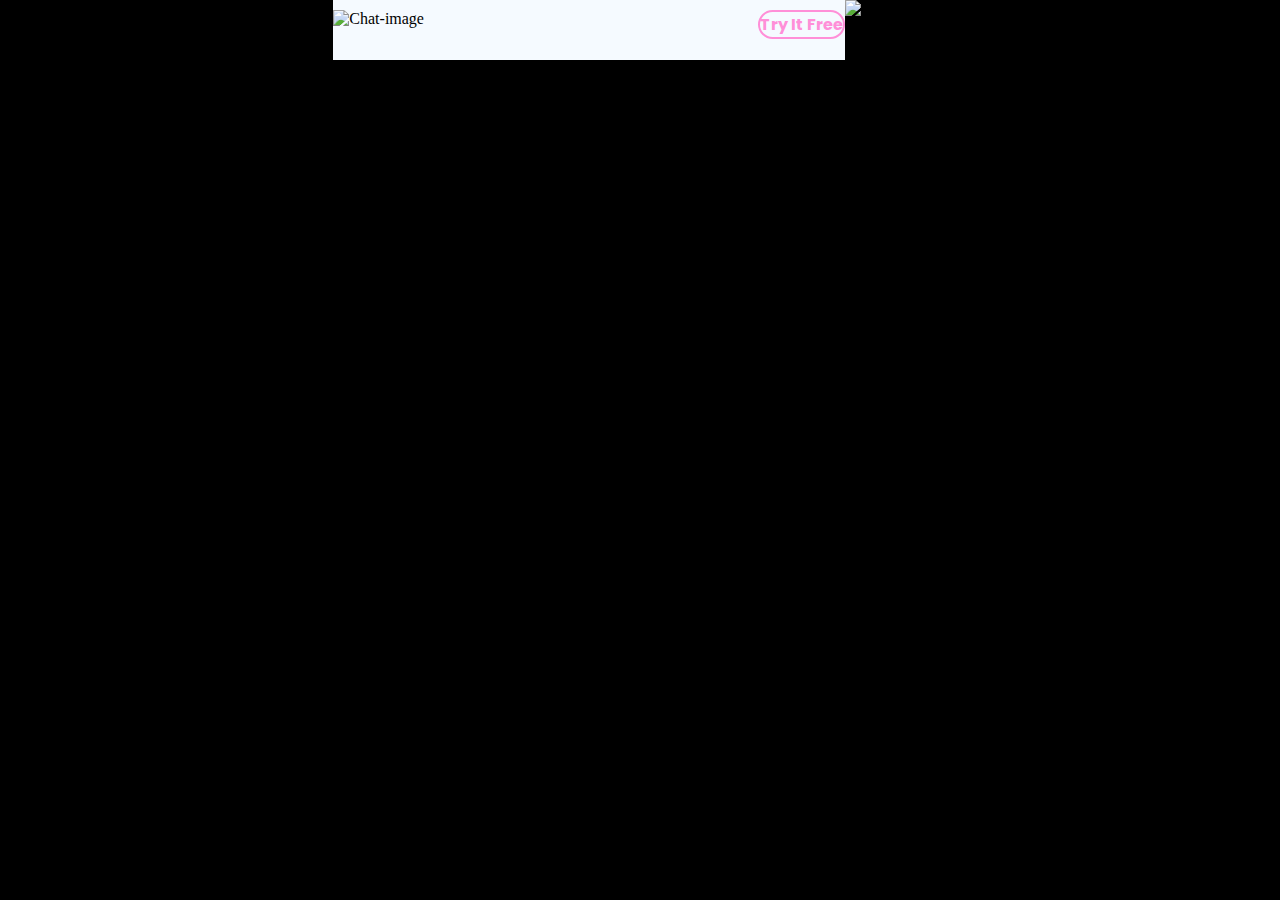
==== index.html @ a095c94a "falta modificar bien el tamaño de la imagen del header" ====
<!DOCTYPE html>
<html lang="en">

<head>
    <meta charset="UTF-8">
    <meta http-equiv="X-UA-Compatible" content="IE=edge">
    <meta name="viewport" content="width=device-width, initial-scale=1.0">
    <title>Landing Page Huddle</title>
    <link rel="preconnect" href="https://fonts.googleapis.com">
    <link rel="preconnect" href="https://fonts.gstatic.com" crossorigin>
    <link href="https://fonts.googleapis.com/css2?family=Open+Sans:wght@400;600;700&family=Poppins:wght@700&display=swap" rel="stylesheet">
    <link rel="stylesheet" href="./Styles/style.css">
</head>

<body>
    <header>
        <section class="header">
            <li>
                <ul>
                    <div class="imagen">
                        <img src="../reto-landing-gen11-12-b/images/logo.svg" alt="Chat-image">
                    </div>
                </ul>
                <ul>
                    <div class="contenedor">
                        <a href="" target="_self"></a>
                        <p>Try It Free</p>
                        </a>
                    </div>
                </ul>
            </li>
        </section>
    </header>
    <main>

    </main>
    <footer>
        <div>
            <img src="" alt="Fondo-image">
        </div>
    </footer>
</body>

</html>
---- Styles/style.css ----
:root {
    --Pink: hsl(322, 100%, 66%);
    --Light-Pink: hsl(321, 100%, 78%);
    --Light-Red: hsl(0, 100%, 63%);
    --Very-Dark-Cyan: hsl(192, 100%, 9%);
    --Very-Pale-Blue: hsl(207, 100%, 98%);
    --Head-Font-Family: 'Poppins', sans-serif;
    --Head-Font-Weighted: 700;
    --Body-Font-Family: 'Open Sans', sans-serif;
    --Body-Font-Weighted: 400, 600, 700;
}

* {
    margin: 0;
    padding: 0;
    box-sizing: border-box;
}

@media only screen and (min-width:375px) {
    body {
        background-color: black;
        display: flex;
        flex-direction: row;
        justify-content: center;
    }
    header {
        background-color: var(--Very-Pale-Blue);
        width: 40%;
        height: 60px;
    }
    .header>li {
        display: flex;
        flex-direction: row;
        justify-content: space-between;
        align-items: flex-start;
        margin-top: 10px;
    }
    .imagen>img {
        object-fit: fill;
    }
    .contenedor {
        border: 2px solid var(--Light-Pink);
        border-radius: 15px;
        width: 100%;
    }
    .contenedor>p {
        color: var(--Light-Pink);
        font-family: var(--Head-Font-Family);
        font-weight: var(--Head-Font-Weighted);
    }
    a {
        text-decoration: none;
    }
}

@media only screen and (min-width:1440px) {
    body {
        background-color: purple;
    }
}
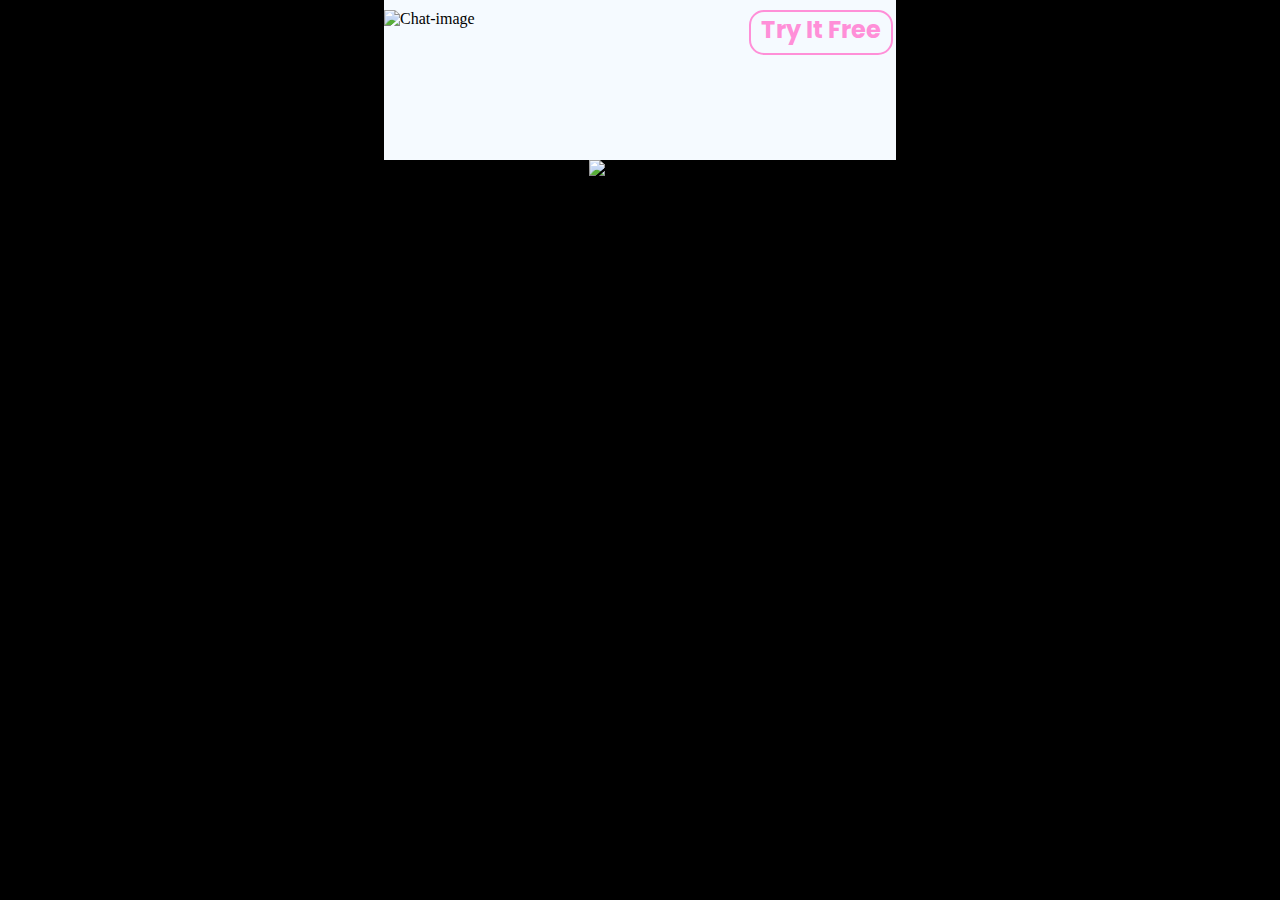
==== commit 8e747d3e: "Organicé todo mejor" ====
--- a/index.html
+++ b/index.html
@@ -17,12 +17,12 @@
         <section class="header">
             <li>
                 <ul>
-                    <div class="imagen">
+                    <div class="imagen-header">
                         <img src="../reto-landing-gen11-12-b/images/logo.svg" alt="Chat-image">
                     </div>
                 </ul>
                 <ul>
-                    <div class="contenedor">
+                    <div class="contenedor-header">
                         <a href="" target="_self"></a>
                         <p>Try It Free</p>
                         </a>
--- a/Styles/style.css
+++ b/Styles/style.css
@@ -16,17 +16,24 @@
     box-sizing: border-box;
 }
 
+body {
+    display: flex;
+    flex-direction: column;
+    align-items: center;
+}
+
+a {
+    text-decoration: none;
+}
+
 @media only screen and (min-width:375px) {
     body {
         background-color: black;
-        display: flex;
-        flex-direction: row;
-        justify-content: center;
     }
     header {
         background-color: var(--Very-Pale-Blue);
         width: 40%;
-        height: 60px;
+        height: 160px;
     }
     .header>li {
         display: flex;
@@ -35,21 +42,33 @@
         align-items: flex-start;
         margin-top: 10px;
     }
-    .imagen>img {
+    .imagen-header {
+        /*contenedor huddle*/
+        height: 4rem;
+        width: 30rem;
+    }
+    .imagen-header>img {
+        /*huddle*/
         object-fit: fill;
+        width: 100%;
+        height: 100%;
     }
-    .contenedor {
+    .contenedor-header {
+        /*contenedor try it free*/
         border: 2px solid var(--Light-Pink);
         border-radius: 15px;
-        width: 100%;
+        width: 9rem;
+        height: 2.8rem;
+        position: relative;
+        margin-left: -9.2rem;
     }
-    .contenedor>p {
+    .contenedor-header>p {
+        /*try it free*/
         color: var(--Light-Pink);
         font-family: var(--Head-Font-Family);
         font-weight: var(--Head-Font-Weighted);
-    }
-    a {
-        text-decoration: none;
+        text-align: center;
+        font-size: 1.5rem;
     }
 }
 
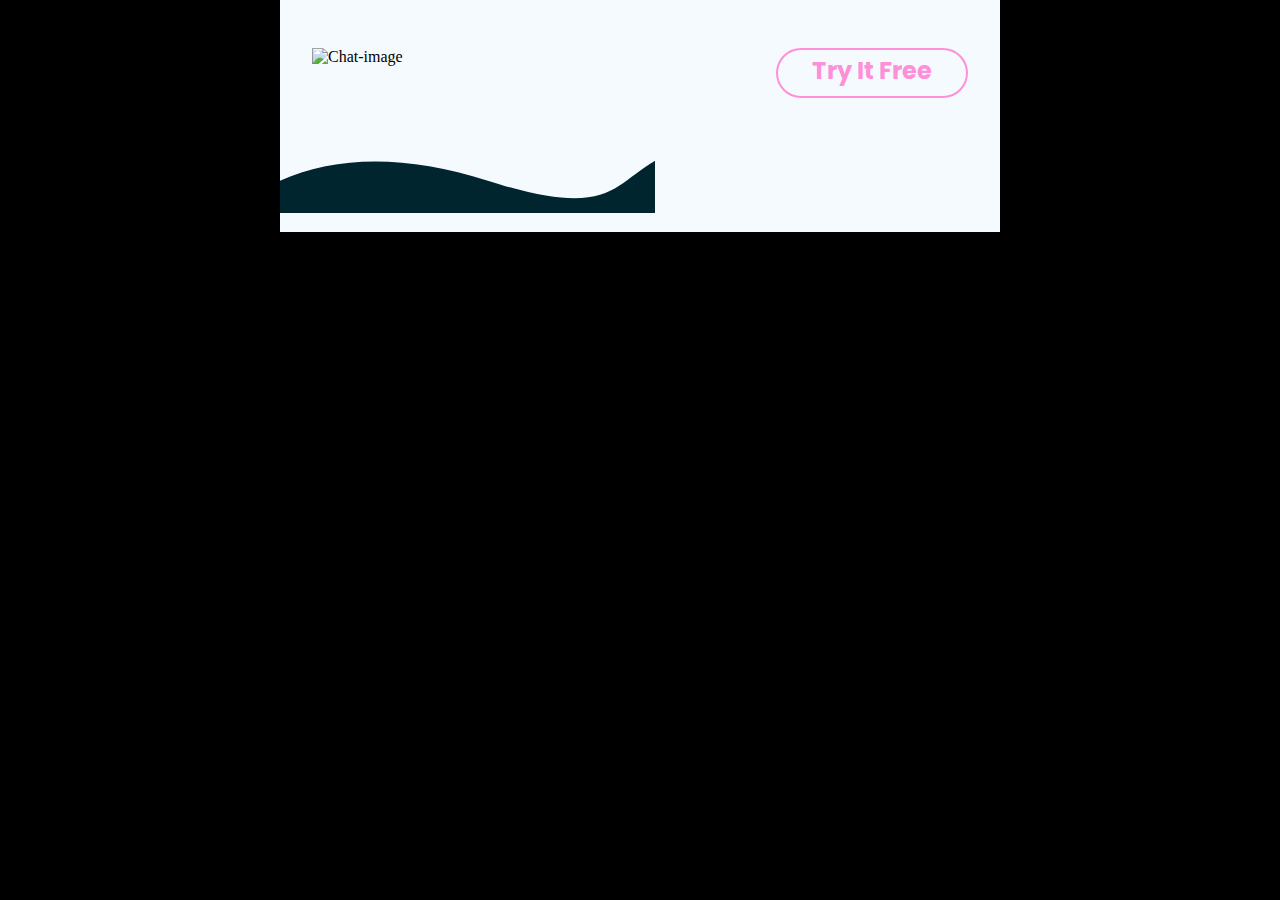
==== commit ff4480fb: "Ya terminé por hoy" ====
--- a/index.html
+++ b/index.html
@@ -35,8 +35,10 @@
 
     </main>
     <footer>
-        <div>
-            <img src="" alt="Fondo-image">
+        <div class="background-footer">
+            <div class="background-footer-solid">
+
+            </div>
         </div>
     </footer>
 </body>
--- a/Styles/style.css
+++ b/Styles/style.css
@@ -32,15 +32,16 @@
     }
     header {
         background-color: var(--Very-Pale-Blue);
-        width: 40%;
-        height: 160px;
+        width: 45rem;
+        /*height: 10rem*/
+    }
+    .header {
+        margin: 3rem 2rem;
     }
     .header>li {
         display: flex;
         flex-direction: row;
         justify-content: space-between;
-        align-items: flex-start;
-        margin-top: 10px;
     }
     .imagen-header {
         /*contenedor huddle*/
@@ -49,18 +50,18 @@
     }
     .imagen-header>img {
         /*huddle*/
-        object-fit: fill;
         width: 100%;
         height: 100%;
     }
     .contenedor-header {
         /*contenedor try it free*/
         border: 2px solid var(--Light-Pink);
-        border-radius: 15px;
-        width: 9rem;
-        height: 2.8rem;
+        border-radius: 25px;
+        width: 12rem;
+        height: 3.1rem;
         position: relative;
         margin-left: -9.2rem;
+        padding-top: 0.2rem;
     }
     .contenedor-header>p {
         /*try it free*/
@@ -70,6 +71,23 @@
         text-align: center;
         font-size: 1.5rem;
     }
+    /*footer*/
+    footer {
+        background-color: var(--Very-Pale-Blue);
+        width: 45rem;
+    }
+    .background-footer {
+        display: flex;
+        width: 100%;
+        height: 4.5rem;
+        background-image: url("../images/bg-footer-top-mobile.svg");
+        background-repeat: no-repeat;
+        background-size: 100%;
+    }
+    .background-footer-solid {
+        background-color: var(--Very-Dark-Cyan);
+        background-repeat: no-repeat;
+    }
 }
 
 @media only screen and (min-width:1440px) {
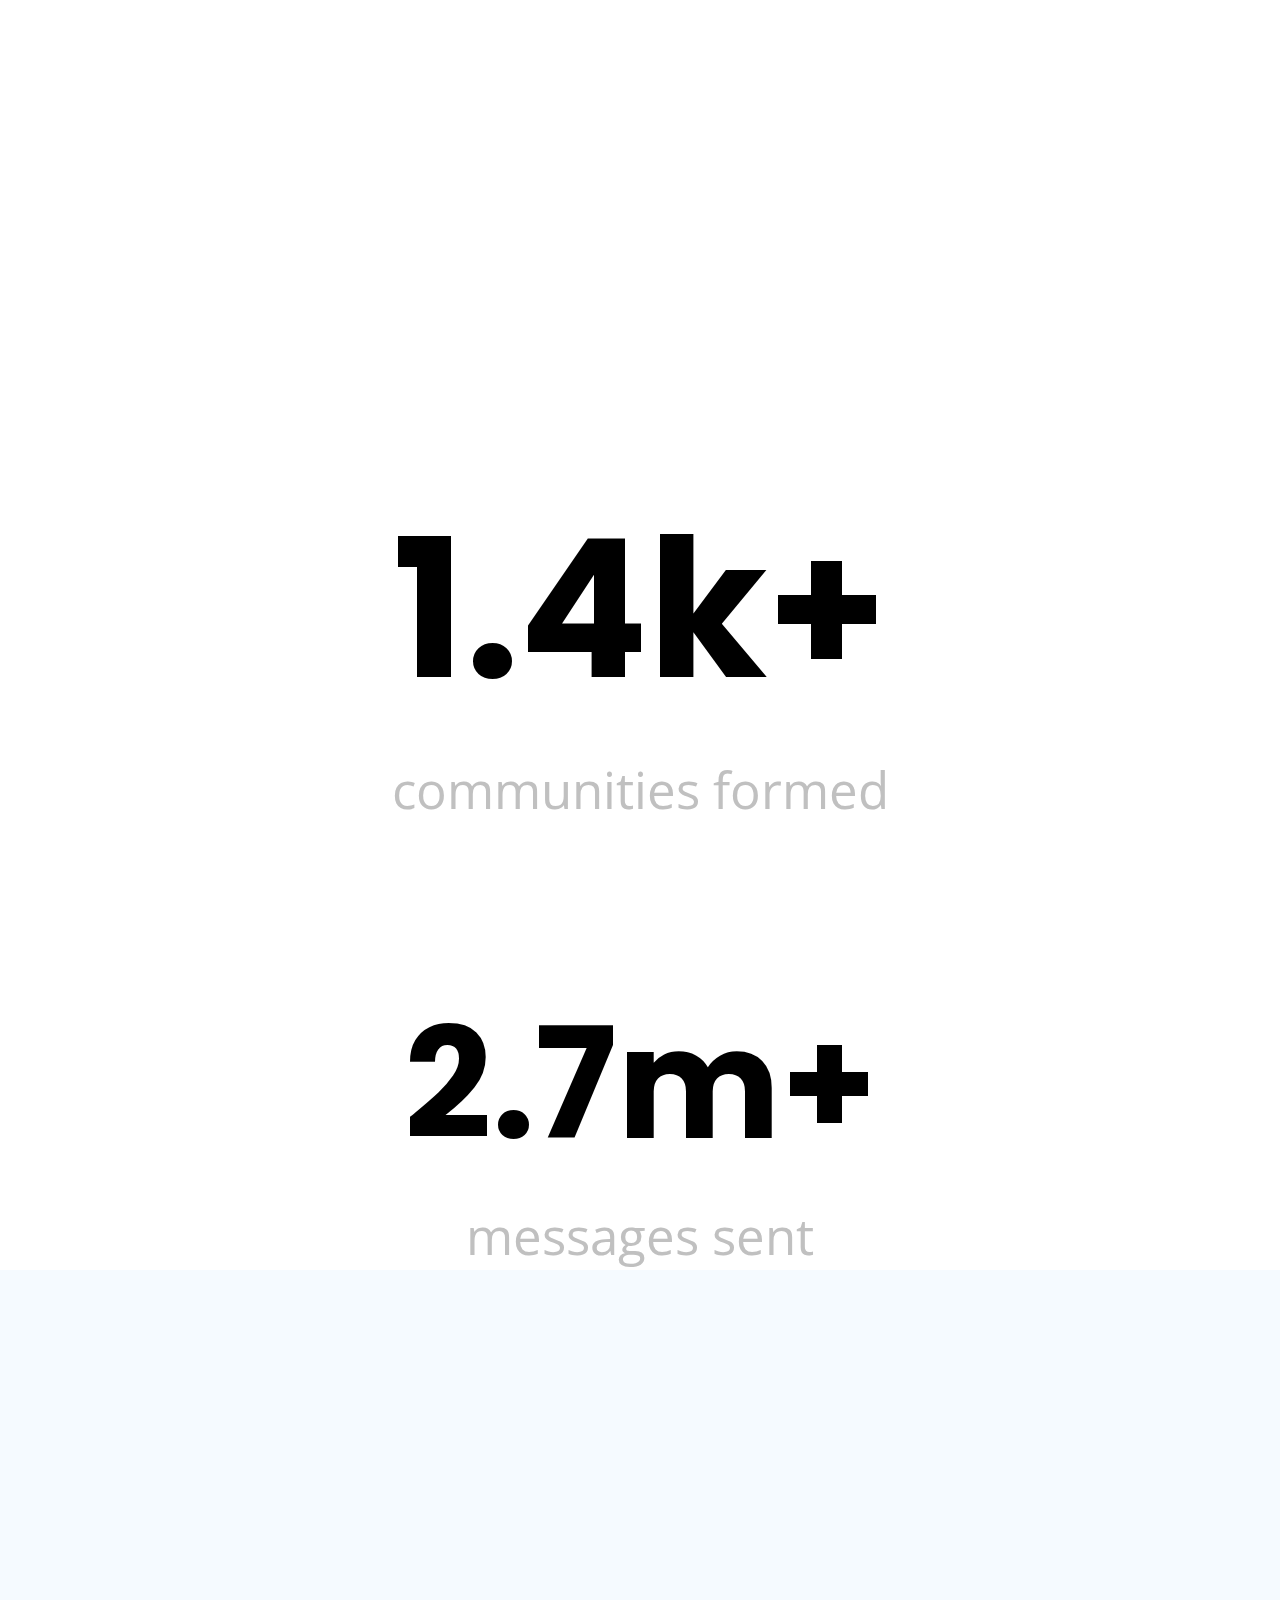
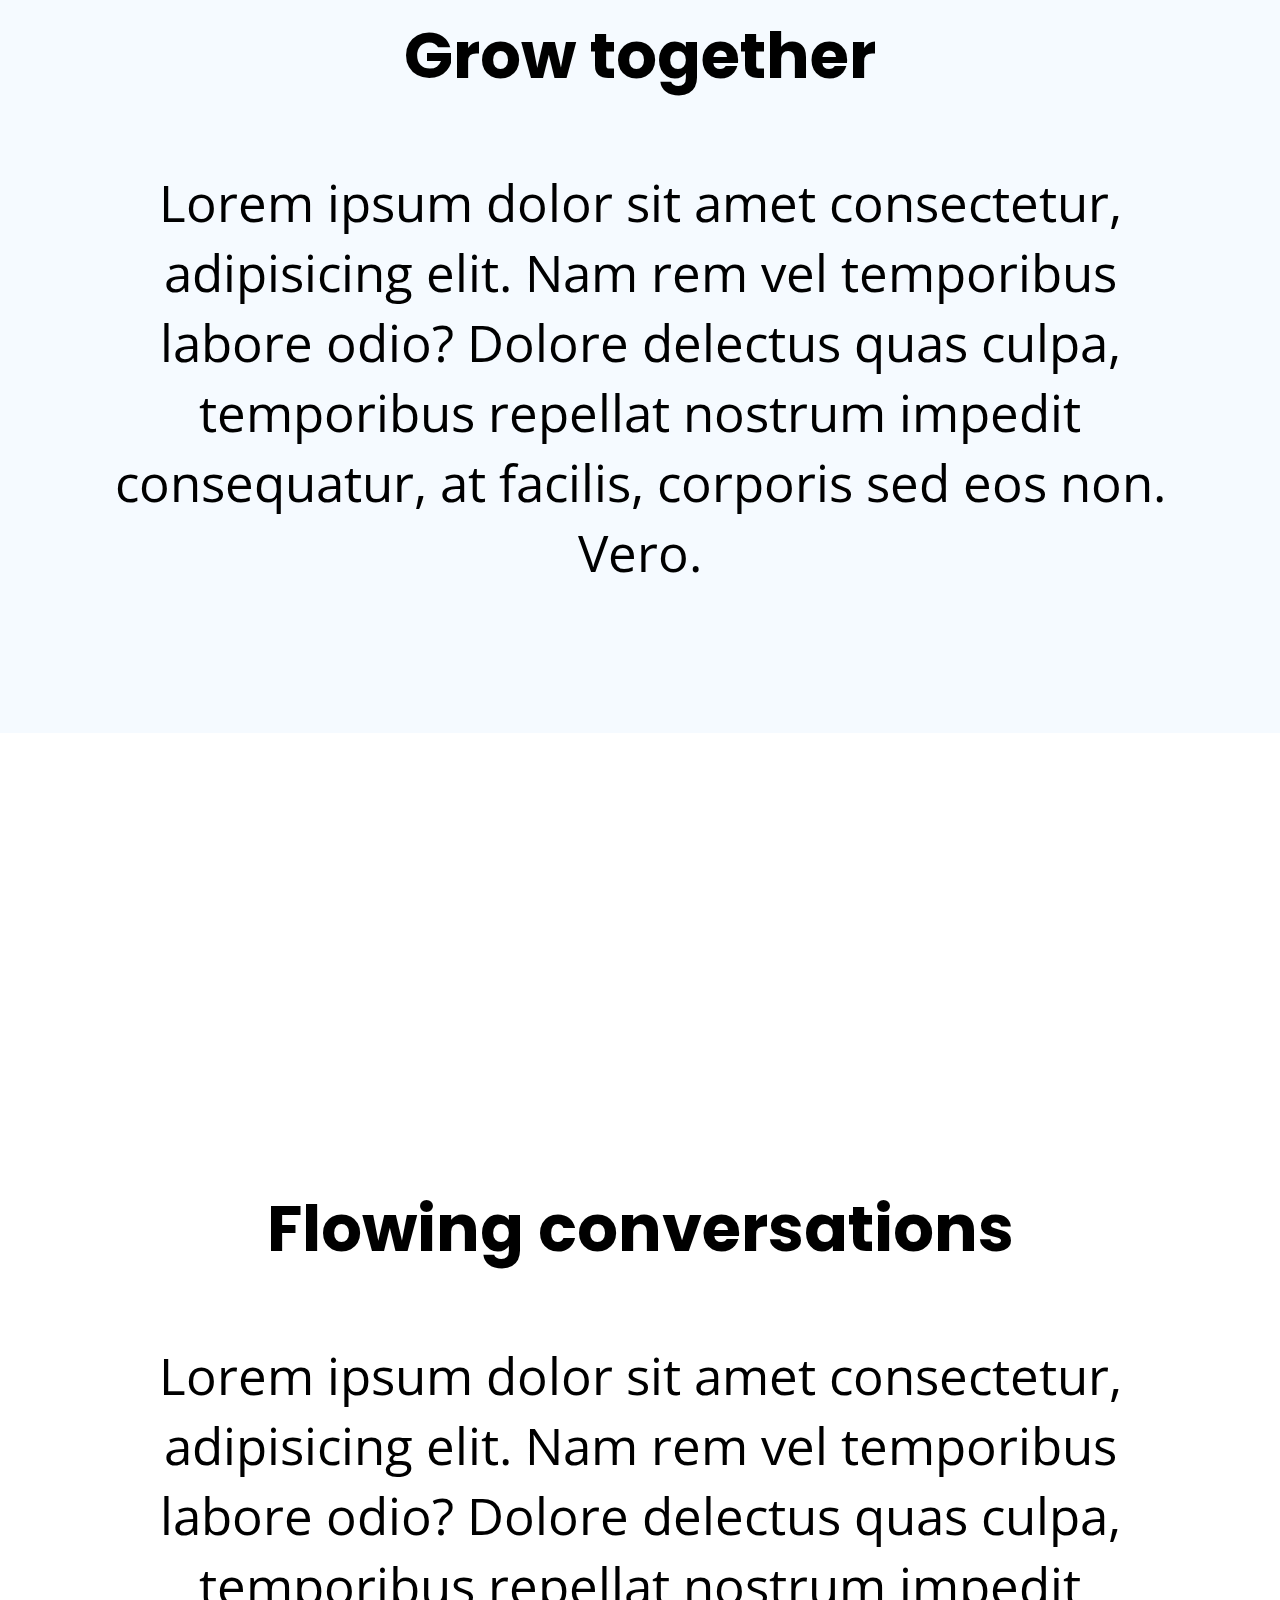
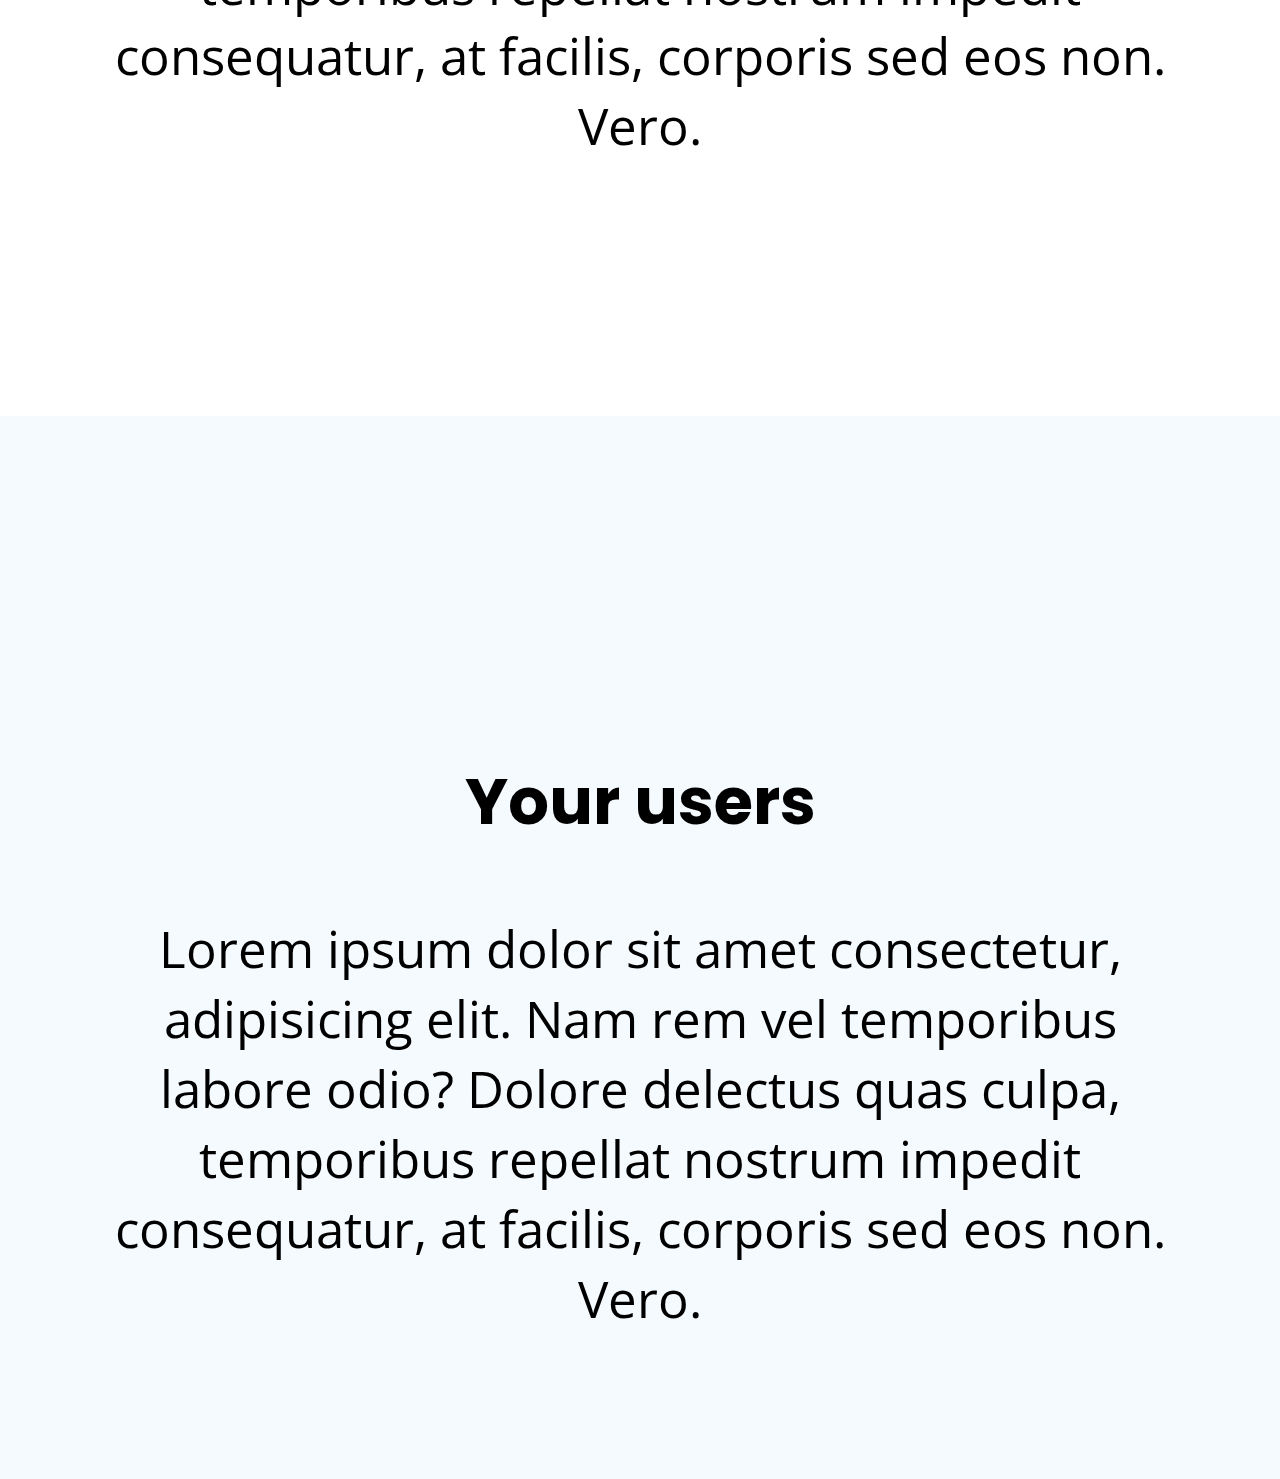
==== commit da9d959a: "Add files via upload" ====
--- a/index.html
+++ b/index.html
@@ -1,46 +1,72 @@
 <!DOCTYPE html>
-<html lang="en">
+<html lang="es">
+<head>
+  <meta charset="UTF-8">
+  <meta http-equiv="X-UA-Compatible" content="IE=edge">
+  <meta name="viewport" content="width=device-width, initial-scale=1.0">
+  <title>Document</title>
+  <link rel= "stylesheet" href="style.css">
+  <style>@import url('https://fonts.googleapis.com/css2?family=Open+Sans:wght@300;400;600;700&family=Poppins:wght@700;800&display=swap'); </style>
+</head>
+<body>
+  <main>
+<!---------------------------------------->
+    <div id="contGral">
+<!--..........................-->
 
-<head>
-    <meta charset="UTF-8">
-    <meta http-equiv="X-UA-Compatible" content="IE=edge">
-    <meta name="viewport" content="width=device-width, initial-scale=1.0">
-    <title>Landing Page Huddle</title>
-    <link rel="preconnect" href="https://fonts.googleapis.com">
-    <link rel="preconnect" href="https://fonts.gstatic.com" crossorigin>
-    <link href="https://fonts.googleapis.com/css2?family=Open+Sans:wght@400;600;700&family=Poppins:wght@700&display=swap" rel="stylesheet">
-    <link rel="stylesheet" href="./Styles/style.css">
-</head>
 
-<body>
-    <header>
-        <section class="header">
-            <li>
-                <ul>
-                    <div class="imagen-header">
-                        <img src="../reto-landing-gen11-12-b/images/logo.svg" alt="Chat-image">
-                    </div>
-                </ul>
-                <ul>
-                    <div class="contenedor-header">
-                        <a href="" target="_self"></a>
-                        <p>Try It Free</p>
-                        </a>
-                    </div>
-                </ul>
-            </li>
-        </section>
-    </header>
-    <main>
+      <div id="contGraphic">
+        <img src="/Users/netzahualcoyotl/Desktop/RetoGit/reto-landing-gen11-12-b/images/screen-mockups.svg" alt="">
+      </div>
+      <div class="contSectionNumbers">
+        <div class="contImgNumbers">
+          <img src="/Users/netzahualcoyotl/Desktop/RetoGit/reto-landing-gen11-12-b/images/icon-communities.svg" alt="">
+        </div>
+        <div class="contNumbers">
+          <h1 id="h1-1">1.4k+</h1>
+          <p>communities formed</p>
+        </div>
+      </div>
+      <div class="contSectionNumbers">
+        <div class="contImgNumbers">
+          <img src="/Users/netzahualcoyotl/Desktop/RetoGit/reto-landing-gen11-12-b/images/icon-messages.svg" alt="">
+        </div>
+        <div class="contNumbers">
+          <h1 id="h1-2">2.7m+</h1>
+          <p>messages sent</p>
+        </div>
+      </div>
 
-    </main>
-    <footer>
-        <div class="background-footer">
-            <div class="background-footer-solid">
+      <div class="contSectionWithBack">
+        <img src="/Users/netzahualcoyotl/Desktop/RetoGit/reto-landing-gen11-12-b/images/bg-section-top-mobile-1.svg" alt="">
+        <div class="contSectionWithBackInt"> 
+          <img class="imgPrinc" src="/Users/netzahualcoyotl/Desktop/RetoGit/reto-landing-gen11-12-b/images/illustration-grow-together.svg" alt="">
+          <h2>Grow together</h2>
+          <p>Lorem ipsum dolor sit amet consectetur, adipisicing elit. Nam rem vel temporibus labore odio? Dolore delectus quas culpa, temporibus repellat nostrum impedit consequatur, at facilis, corporis sed eos non. Vero.</p>
+        </div> 
+          <img src="/Users/netzahualcoyotl/Desktop/RetoGit/reto-landing-gen11-12-b/images/bg-section-bottom-mobile-1.svg" alt="">
+      </div>
 
-            </div>
-        </div>
-    </footer>
+      <div id="contSectionMiddle">
+        <img id="imgPrincMiddle" src="/Users/netzahualcoyotl/Desktop/RetoGit/reto-landing-gen11-12-b/images/illustration-flowing-conversation.svg" alt="">
+        <h2 id="h2noBack">Flowing conversations</h2>
+        <p>Lorem ipsum dolor sit amet consectetur, adipisicing elit. Nam rem vel temporibus labore odio? Dolore delectus quas culpa, temporibus repellat nostrum impedit consequatur, at facilis, corporis sed eos non. Vero.</p>
+      </div>
+
+      <div class="contSectionWithBack">
+        <img src="/Users/netzahualcoyotl/Desktop/RetoGit/reto-landing-gen11-12-b/images/bg-section-top-mobile-1.svg" alt="">
+        <div class="contSectionWithBackInt"> 
+          <img class="imgPrinc" src="/Users/netzahualcoyotl/Desktop/RetoGit/reto-landing-gen11-12-b/images/illustration-your-users.svg" alt="">
+          <h2>Your users</h2>
+          <p>Lorem ipsum dolor sit amet consectetur, adipisicing elit. Nam rem vel temporibus labore odio? Dolore delectus quas culpa, temporibus repellat nostrum impedit consequatur, at facilis, corporis sed eos non. Vero.</p>
+        </div> 
+          <img src="/Users/netzahualcoyotl/Desktop/RetoGit/reto-landing-gen11-12-b/images/bg-section-bottom-mobile-1.svg" alt="">
+      </div>
+
+
+   <!--..........................-->
+    </div>
+  <!---------------------------------------->
+  </main>
 </body>
-
 </html>--- a/style.css
+++ b/style.css
@@ -0,0 +1,134 @@
+*{
+    margin: 0;
+    padding: 0;
+    box-sizing: border-box;
+    background-color: white;  
+    font-family: "Montserrat";
+}
+
+/*------------ContGral-------------*/
+
+#contGral{
+    width: 100%;
+    display: flex;
+    flex-direction: column;
+    justify-content: center;
+}
+
+/*------------Primera imagen-----------*/
+
+#contGraphic{
+     display: flex;
+        justify-content:center;
+        padding-top: 15vw;
+        padding-bottom: 10vw;
+}
+
+#contGraphic>img{
+    width: 80%;
+}
+
+/*------------Imágenes con números y texto-----------*/
+
+.contSectionNumbers{
+    display: flex;
+          width: 100%;
+         flex-direction: column;
+        padding-top: 10vw;
+        text-align: center;
+}
+
+.contImgNumbers{
+    padding-right: 30vw;
+}
+    
+.contImgNumbers>img{
+    width: 7vw;
+}
+.contNumbers{
+    text-align: center;
+
+}
+
+#h1-1{
+    font-size: 15vw;
+    font-family: 'Poppins', sans-serif;
+}
+
+#h1-2{
+    font-size: 12vw;
+    font-family: 'Poppins', sans-serif;
+}
+
+.contNumbers>p{
+    font-size: 4vw;
+    font-family: 'Open Sans', sans-serif;
+    color: silver;
+}
+        
+
+/*------------Imagenes con fondo claro-----------*/
+
+.contSectionWithBack{
+    background-color: hsl(207, 100%, 98%);
+ }
+
+ #contSectionMiddle{
+    width: 100%;
+    display: flex;
+    flex-direction: column;
+    align-items: center;
+    margin-top: 20vw;
+    margin-bottom: 20vw;
+}
+
+.imgPrinc{
+    width: 80%;
+    background-color: hsl(207, 100%, 98%);
+    margin-bottom: 15vw;
+}
+
+h2{
+    background-color: hsl(207, 100%, 98%);
+    font-size: 5vw;
+    font-family: 'Poppins', sans-serif;
+    margin-bottom: 5vw;
+}
+
+.contSectionWithBackInt>p{
+    text-align: center;
+    background-color: hsl(207, 100%, 98%);
+    font-size: 4vw;
+    font-family: 'Open Sans', sans-serif;
+    margin-right: 7vw;
+    margin-left: 7vw;
+}
+
+.contSectionWithBackInt{
+    display: flex;
+ flex-direction: column;
+ align-items: center;
+margin-top: 10vw;
+margin-bottom: 10vw;
+background-color: hsl(207, 100%, 98%);
+}
+
+#h2noBack{
+    font-size: 5vw;
+    font-family: 'Poppins', sans-serif;
+    margin-bottom: 5vw;
+    background-color: transparent;
+}
+
+#contSectionMiddle>p{
+    text-align: center;
+    font-size: 4vw;
+    font-family: 'Open Sans', sans-serif;
+    margin-right: 7vw;
+    margin-left: 7vw;
+}
+
+#imgPrincMiddle{
+    width: 80%;
+    margin-bottom: 15vw;
+}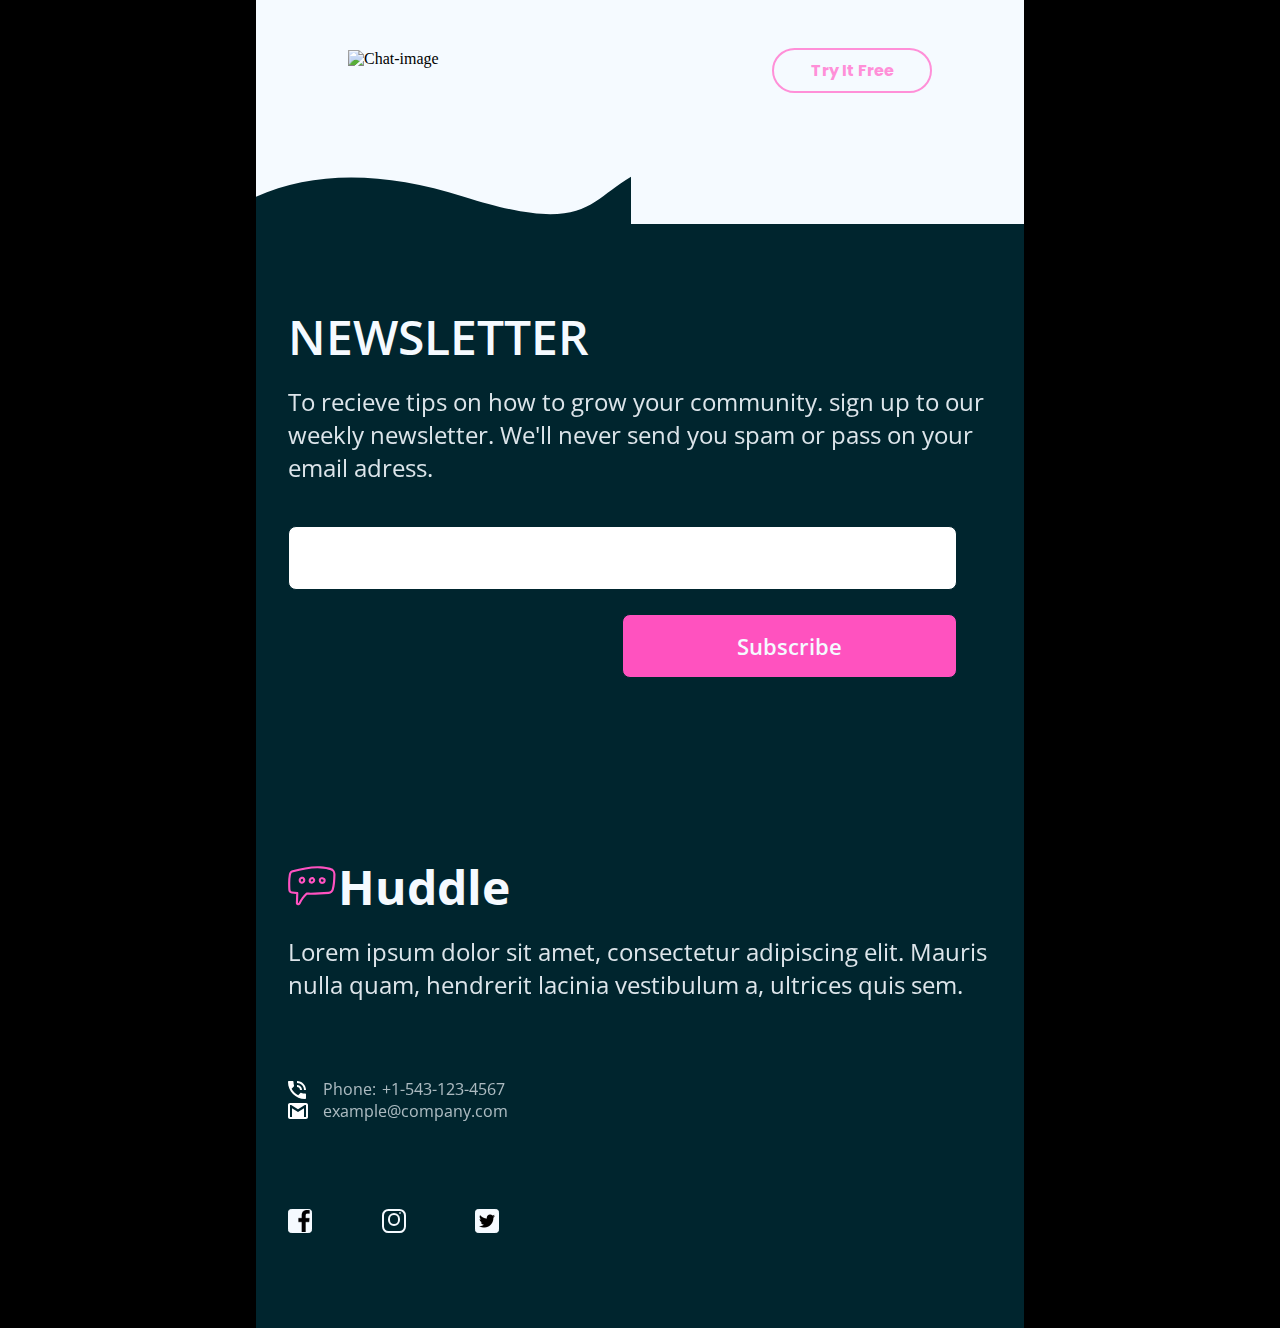
==== commit 4978c012: "Solo falta detalles y la ola del footer" ====
--- a/index.html
+++ b/index.html
@@ -1,72 +1,100 @@
 <!DOCTYPE html>
-<html lang="es">
+<html lang="en">
+
 <head>
-  <meta charset="UTF-8">
-  <meta http-equiv="X-UA-Compatible" content="IE=edge">
-  <meta name="viewport" content="width=device-width, initial-scale=1.0">
-  <title>Document</title>
-  <link rel= "stylesheet" href="style.css">
-  <style>@import url('https://fonts.googleapis.com/css2?family=Open+Sans:wght@300;400;600;700&family=Poppins:wght@700;800&display=swap'); </style>
+    <meta charset="UTF-8">
+    <meta http-equiv="X-UA-Compatible" content="IE=edge">
+    <meta name="viewport" content="width=device-width, initial-scale=1.0">
+    <title>Landing Page Huddle</title>
+    <link rel="preconnect" href="https://fonts.googleapis.com">
+    <link rel="preconnect" href="https://fonts.gstatic.com" crossorigin>
+    <link href="https://fonts.googleapis.com/css2?family=Open+Sans:wght@400;600;700&family=Poppins:wght@700&display=swap" rel="stylesheet">
+    <link rel="stylesheet" href="./Styles/style.css">
 </head>
+
 <body>
-  <main>
-<!---------------------------------------->
-    <div id="contGral">
-<!--..........................-->
+    <header>
+        <section class="header">
+            <li>
+                <ul>
+                    <div class="imagen-header">
+                        <img src="../reto-landing-gen11-12-b/images/logo.svg" alt="Chat-image">
+                    </div>
+                </ul>
+                <ul>
+                    <div class="contenedor-header">
+                        <a href="" target="_self"></a>
+                        <p>Try It Free</p>
+                        </a>
+                    </div>
+                </ul>
+            </li>
+        </section>
+    </header>
+    <main>
 
+    </main>
+    <footer>
+        <div class="contenedor-ola">
+            <div class="ola">
+                <div class="background-footer-solid">
+                    <section class="newsletter">
+                        <h2>NEWSLETTER</h2>
+                        <article>
+                            To recieve tips on how to grow your community. sign up to our weekly newsletter. We'll never send you spam or pass on your email adress.
+                        </article>
+                        <label for="text-box">Check your email please</label><br>
+                        <input type="email" id="text-box"><br>
+                        <aside>
+                            <input type="button" value="Subscribe" id="subscribe">
+                        </aside>
+                    </section>
 
-      <div id="contGraphic">
-        <img src="/Users/netzahualcoyotl/Desktop/RetoGit/reto-landing-gen11-12-b/images/screen-mockups.svg" alt="">
-      </div>
-      <div class="contSectionNumbers">
-        <div class="contImgNumbers">
-          <img src="/Users/netzahualcoyotl/Desktop/RetoGit/reto-landing-gen11-12-b/images/icon-communities.svg" alt="">
+                    <section class="huddle">
+                        <section>
+                            <div id="contenedor-image">
+                                <img src="./images/icon-messages.svg" alt="chat-image">
+                            </div>
+                            <h2>Huddle</h2>
+                        </section>
+                        <article>
+                            Lorem ipsum dolor sit amet, consectetur adipiscing elit. Mauris nulla quam, hendrerit lacinia vestibulum a, ultrices quis sem.
+                        </article>
+                    </section>
+
+                    <section class="contacto">
+                        <section id="telefono">
+                            <div class="contenedor-contacto-imagen">
+                                <img src="./images/icon-phone.svg" alt="Teléfono: ">
+                            </div>
+                            <p>Phone: +1-543-123-4567</p>
+                        </section>
+                        <section id="email">
+                            <div class="contenedor-contacto-imagen">
+                                <img src="./images/icon-email.svg" alt="Email: ">
+                            </div>
+                            <p>example@company.com</p>
+                        </section>
+
+                        <section class="redes-contacto">
+                            <div>
+                                <div class="contenedor-fit">
+                                    <img id="fb" src="./Assets/facebook-app-symbol.png" alt="">
+                                </div>
+                                <div class="contenedor-fit2">
+                                    <div id="brillo-ig"></div>
+                                    <div id="circulo-ig"></div>
+                                </div>
+                                <div class="contenedor-fit">
+                                    <img id="twt" src="./Assets/twitter-black-shape.png" alt="">
+                                </div>
+                            </div>
+                        </section>
+                    </section>
+                </div>
+            </div>
         </div>
-        <div class="contNumbers">
-          <h1 id="h1-1">1.4k+</h1>
-          <p>communities formed</p>
-        </div>
-      </div>
-      <div class="contSectionNumbers">
-        <div class="contImgNumbers">
-          <img src="/Users/netzahualcoyotl/Desktop/RetoGit/reto-landing-gen11-12-b/images/icon-messages.svg" alt="">
-        </div>
-        <div class="contNumbers">
-          <h1 id="h1-2">2.7m+</h1>
-          <p>messages sent</p>
-        </div>
-      </div>
+    </footer>
+</body>
 
-      <div class="contSectionWithBack">
-        <img src="/Users/netzahualcoyotl/Desktop/RetoGit/reto-landing-gen11-12-b/images/bg-section-top-mobile-1.svg" alt="">
-        <div class="contSectionWithBackInt"> 
-          <img class="imgPrinc" src="/Users/netzahualcoyotl/Desktop/RetoGit/reto-landing-gen11-12-b/images/illustration-grow-together.svg" alt="">
-          <h2>Grow together</h2>
-          <p>Lorem ipsum dolor sit amet consectetur, adipisicing elit. Nam rem vel temporibus labore odio? Dolore delectus quas culpa, temporibus repellat nostrum impedit consequatur, at facilis, corporis sed eos non. Vero.</p>
-        </div> 
-          <img src="/Users/netzahualcoyotl/Desktop/RetoGit/reto-landing-gen11-12-b/images/bg-section-bottom-mobile-1.svg" alt="">
-      </div>
-
-      <div id="contSectionMiddle">
-        <img id="imgPrincMiddle" src="/Users/netzahualcoyotl/Desktop/RetoGit/reto-landing-gen11-12-b/images/illustration-flowing-conversation.svg" alt="">
-        <h2 id="h2noBack">Flowing conversations</h2>
-        <p>Lorem ipsum dolor sit amet consectetur, adipisicing elit. Nam rem vel temporibus labore odio? Dolore delectus quas culpa, temporibus repellat nostrum impedit consequatur, at facilis, corporis sed eos non. Vero.</p>
-      </div>
-
-      <div class="contSectionWithBack">
-        <img src="/Users/netzahualcoyotl/Desktop/RetoGit/reto-landing-gen11-12-b/images/bg-section-top-mobile-1.svg" alt="">
-        <div class="contSectionWithBackInt"> 
-          <img class="imgPrinc" src="/Users/netzahualcoyotl/Desktop/RetoGit/reto-landing-gen11-12-b/images/illustration-your-users.svg" alt="">
-          <h2>Your users</h2>
-          <p>Lorem ipsum dolor sit amet consectetur, adipisicing elit. Nam rem vel temporibus labore odio? Dolore delectus quas culpa, temporibus repellat nostrum impedit consequatur, at facilis, corporis sed eos non. Vero.</p>
-        </div> 
-          <img src="/Users/netzahualcoyotl/Desktop/RetoGit/reto-landing-gen11-12-b/images/bg-section-bottom-mobile-1.svg" alt="">
-      </div>
-
-
-   <!--..........................-->
-    </div>
-  <!---------------------------------------->
-  </main>
-</body>
 </html>--- a/Styles/style.css
+++ b/Styles/style.css
@@ -0,0 +1,301 @@
+:root {
+    --Ancho-Landing-Page: 60%;
+    --Pink: hsl(322, 100%, 66%);
+    --Light-Pink: hsl(321, 100%, 78%);
+    --Light-Red: hsl(0, 100%, 63%);
+    --Very-Dark-Cyan: hsl(192, 100%, 9%);
+    --Very-Pale-Blue: hsl(207, 100%, 98%);
+    --Head-Font-Family: 'Poppins', sans-serif;
+    --Head-Font-Weighted: 700;
+    --Body-Font-Family: 'Open Sans', sans-serif;
+    --Body-Font-Weighted1: 400;
+    --Body-Font-Weighted2: 600;
+    --Body-Font-Weighted3: 700;
+}
+
+* {
+    margin: 0;
+    padding: 0;
+    box-sizing: border-box;
+}
+
+body {
+    display: flex;
+    flex-direction: column;
+    align-items: center;
+}
+
+a {
+    text-decoration: none;
+}
+
+@media only screen and (min-width:375px) {
+    body {
+        background-color: black;
+    }
+    header {
+        background-color: var(--Very-Pale-Blue);
+        width: var(--Ancho-Landing-Page);
+        height: 10rem
+    }
+    .header>li {
+        width: 100%;
+        display: flex;
+        justify-content: space-around;
+        align-items: center;
+    }
+    .imagen-header {
+        /*contenedor huddle*/
+        position: relative;
+        top: 3rem;
+        height: 2.5rem;
+        width: 15rem;
+    }
+    .imagen-header>img {
+        /*huddle*/
+        width: 100%;
+        height: 100%;
+    }
+    .contenedor-header {
+        /*contenedor try it free*/
+        top: 3rem;
+        border: 2px solid var(--Light-Pink);
+        border-radius: 25px;
+        width: 10rem;
+        height: 2.8rem;
+        position: relative;
+        padding-top: 0.5rem;
+    }
+    .contenedor-header>p {
+        /*try it free*/
+        color: var(--Light-Pink);
+        font-family: var(--Head-Font-Family);
+        font-weight: var(--Head-Font-Weighted);
+        text-align: center;
+        font-size: var(--Head-Font-Weighted);
+    }
+    /*footer*/
+    footer {
+        background-color: var(--Very-Pale-Blue);
+        width: var(--Ancho-Landing-Page);
+    }
+    .contenedor-ola {
+        position: relative;
+        top: 1rem;
+        width: 100%;
+        height: 7rem;
+    }
+    .ola {
+        background-image: url("../images/bg-footer-top-mobile.svg");
+        width: 100%;
+        height: 100%;
+    }
+    .background-footer-solid {
+        padding: 2rem;
+        position: relative;
+        top: 3rem;
+        background-color: var(--Very-Dark-Cyan);
+        background-repeat: no-repeat;
+        background-position: center;
+        background-size: contain;
+        width: 100%;
+        height: calc(70rem - 1rem);
+    }
+    .newsletter>h2 {
+        font-family: var(--Body-Font-Family);
+        font-weight: var(--Body-Font-Weighted2);
+        font-style: normal;
+        font-size: 3rem;
+        color: var(--Very-Pale-Blue);
+        position: relative;
+        top: 3rem;
+    }
+    .newsletter>article {
+        /*p*/
+        text-align: start;
+        font-family: var(--Body-Font-Family);
+        font-weight: var(--Body-Font-Weighted1);
+        font-style: normal;
+        font-size: 1.5rem;
+        color: var(--Very-Pale-Blue);
+        opacity: 0.9;
+        position: relative;
+        top: 4rem;
+    }
+    .newsletter>label {
+        position: relative;
+        top: 5rem;
+        color: transparent;
+    }
+    .newsletter>#text-box {
+        border: 1px solid var(--Very-Dark-Cyan);
+        border-radius: 0.5rem;
+        position: relative;
+        top: 5.5rem;
+        width: 95%;
+        height: 4rem;
+        text-align: start;
+    }
+    .newsletter>#text-box:invalid .newsletter>label {
+        color: var(--Light-Red);
+    }
+    .newsletter>aside {
+        display: flex;
+        justify-content: end;
+        padding-right: 5%;
+    }
+    .newsletter>aside>#subscribe {
+        width: 50%;
+        height: 4rem;
+        border: 1px solid var(--Very-Dark-Cyan);
+        border-radius: 0.5rem;
+        background-color: var(--Pink);
+        text-align: center;
+        position: relative;
+        top: 7rem;
+        color: var(--Very-Pale-Blue);
+        font-family: var(--Body-Font-Family);
+        font-weight: var(--Body-Font-Weighted2);
+        font-size: 1.4rem;
+    }
+    .huddle {
+        position: relative;
+        top: 18rem;
+    }
+    .huddle>section {
+        display: flex;
+        align-items: center;
+    }
+    .huddle>section>#contenedor-image {
+        width: 3.1rem;
+        height: 2.6rem;
+    }
+    .huddle>section>#contenedor-image>img {
+        width: 100%;
+        height: 100%;
+    }
+    .huddle>section>h2 {
+        font-family: var(--Body-Font-Family);
+        font-weight: var(--Body-Font-Weighted3);
+        font-size: 3rem;
+        color: var(--Very-Pale-Blue);
+    }
+    .huddle>article {
+        /*p*/
+        text-align: start;
+        font-family: var(--Body-Font-Family);
+        font-weight: var(--Body-Font-Weighted1);
+        font-style: normal;
+        font-size: 1.5rem;
+        color: var(--Very-Pale-Blue);
+        opacity: 0.9;
+        position: relative;
+        top: 1rem;
+    }
+    .contacto {
+        position: relative;
+        top: 24rem;
+    }
+    .contacto>section>#contenedor-contacto-imagen {
+        width: 1rem;
+        height: 1rem;
+    }
+    .contacto>#telefono {
+        display: flex;
+        justify-content: start;
+    }
+    .contacto>#telefono>p {
+        position: absolute;
+        text-indent: 2.2rem;
+        top: -0.2rem;
+        text-align: start;
+        font-family: var(--Body-Font-Family);
+        font-weight: var(--Body-Font-Weighted1);
+        font-style: normal;
+        font-size: 1rem;
+        word-spacing: 0.1rem;
+        color: var(--Very-Pale-Blue);
+        opacity: 0.7;
+    }
+    .contacto>#email {
+        position: relative;
+        display: flex;
+        justify-content: start;
+    }
+    .contacto>#email>p {
+        position: absolute;
+        text-indent: 2.2rem;
+        top: -0.2rem;
+        text-align: start;
+        font-family: var(--Body-Font-Family);
+        font-weight: var(--Body-Font-Weighted1);
+        font-style: normal;
+        font-size: 1rem;
+        color: var(--Very-Pale-Blue);
+        opacity: 0.7;
+    }
+    .redes-contacto {
+        position: relative;
+        top: -3rem;
+    }
+    .redes-contacto>div {
+        width: 30%;
+        height: 2rem;
+        display: flex;
+        justify-content: space-between;
+    }
+    .redes-contacto>div>.contenedor-fit {
+        width: 1.5rem;
+        height: 1.5rem;
+        border: 1px solid var(--Very-Pale-Blue);
+        border-radius: 0.2rem;
+        background-color: var(--Very-Pale-Blue);
+    }
+    .redes-contacto>div>.contenedor-fit>img {
+        width: 100%;
+        height: 100%;
+    }
+    .redes-contacto>div>.contenedor-fit2 {
+        width: 1.5rem;
+        height: 1.5rem;
+        border: 2px solid var(--Very-Pale-Blue);
+        border-radius: 0.4rem;
+        display: flex;
+        flex-direction: column;
+    }
+    .redes-contacto>div>.contenedor-fit>#fb {
+        position: relative;
+        margin-left: 0.25rem;
+    }
+    .redes-contacto>div>.contenedor-fit2>#brillo-ig {
+        width: 0.125rem;
+        height: 0.11rem;
+        border: 1.099px solid var(--Very-Pale-Blue);
+        border-radius: 0.25rem;
+        position: relative;
+        top: 0.0625rem;
+        left: 0.99rem;
+    }
+    .redes-contacto>div>.contenedor-fit2>#circulo-ig {
+        width: 0.8rem;
+        height: 0.8rem;
+        border: 2px solid var(--Very-Pale-Blue);
+        border-radius: 1rem;
+        position: relative;
+        left: 0.25rem;
+        top: 0.025rem;
+    }
+    .redes-contacto>div>.contenedor-fit>#twt {
+        position: relative;
+        top: 0.2rem;
+        left: 0.2rem;
+        width: 1rem;
+        height: 1rem;
+    }
+}
+
+@media only screen and (min-width:1440px) {
+    body {
+        background-color: purple;
+    }
+}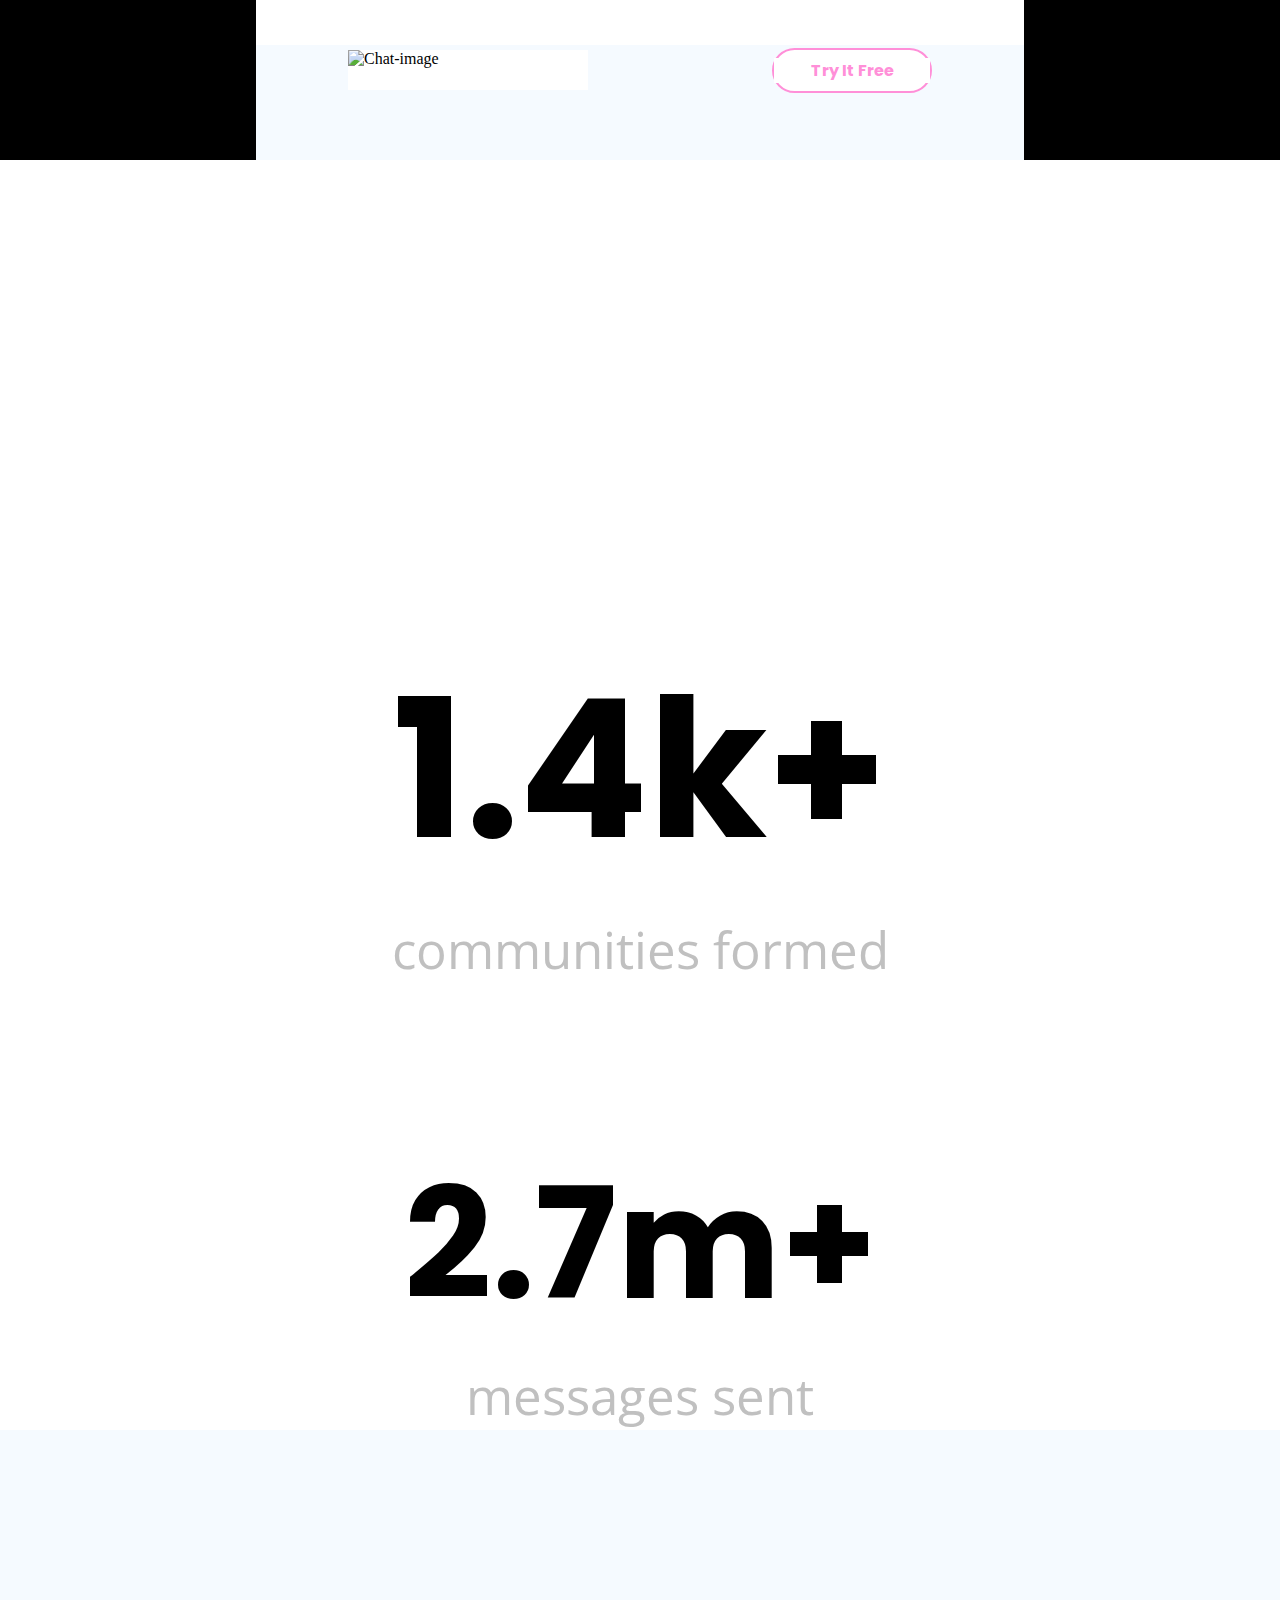
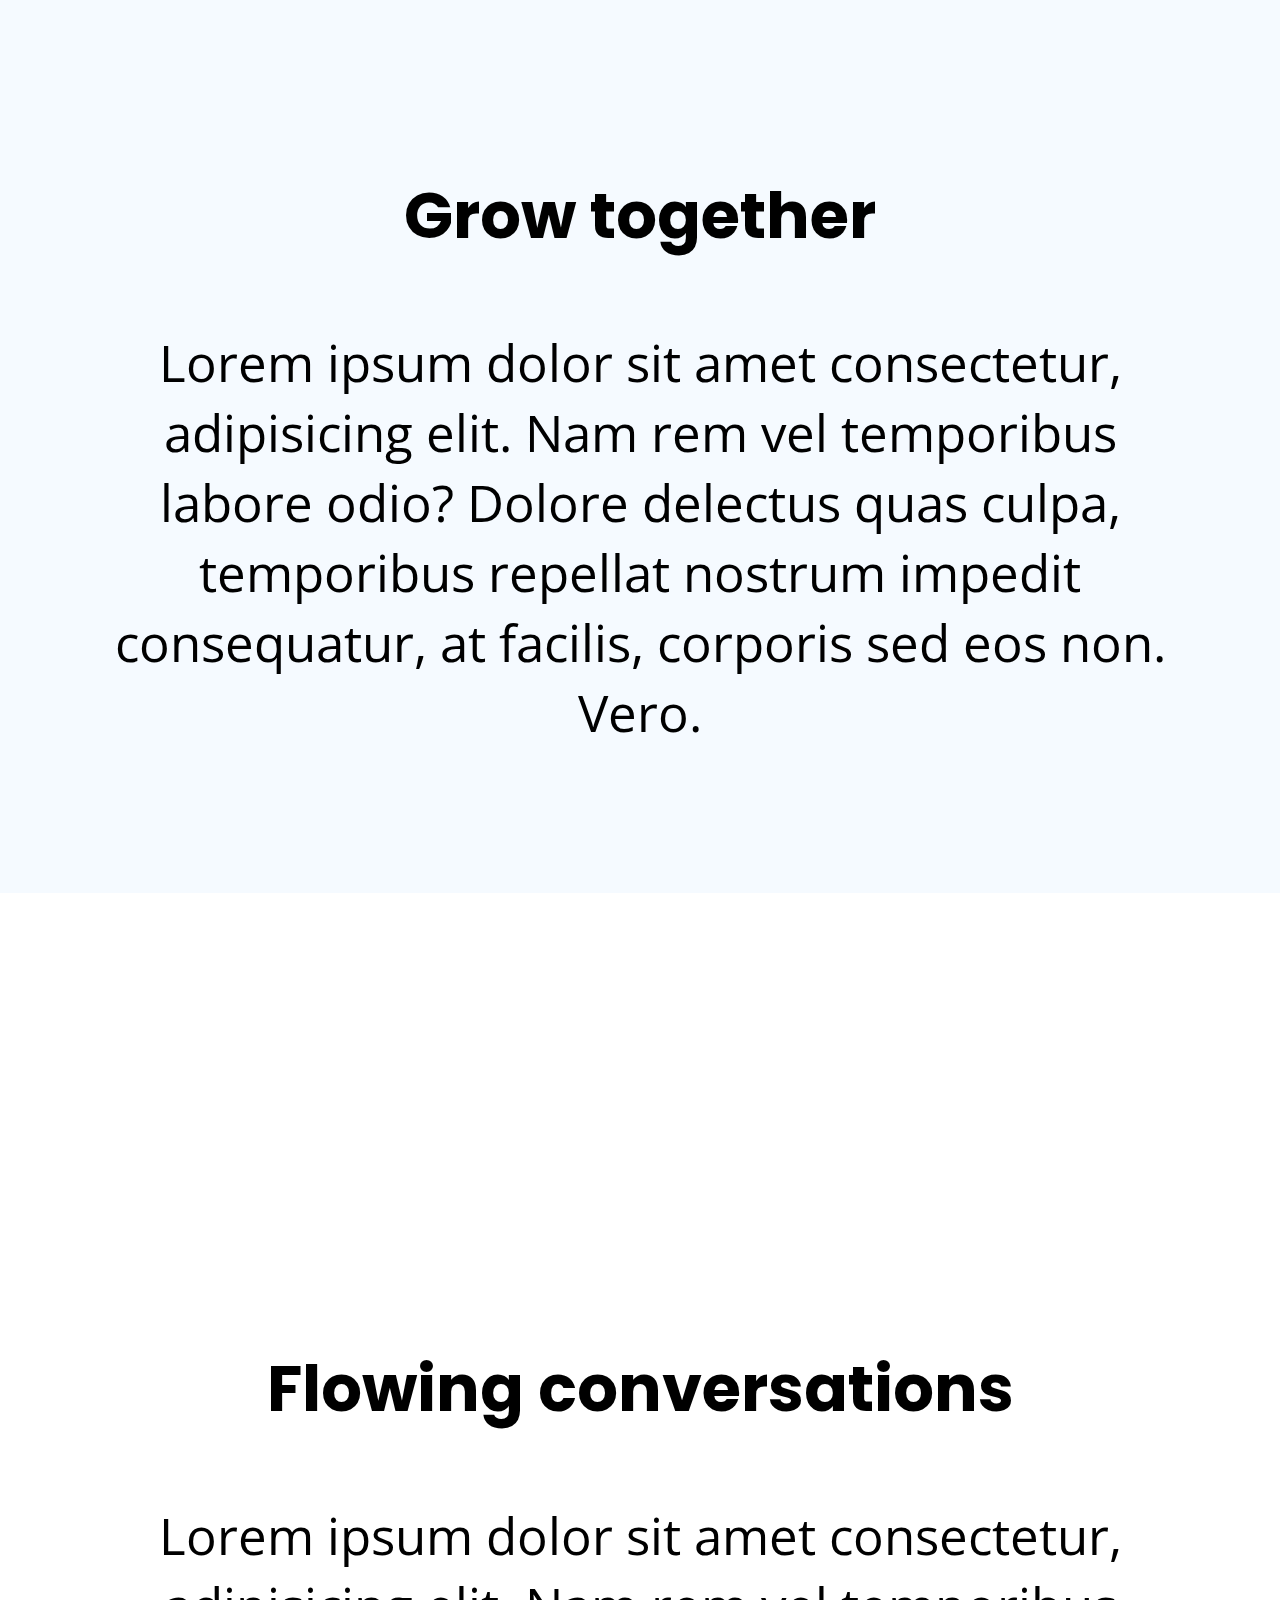
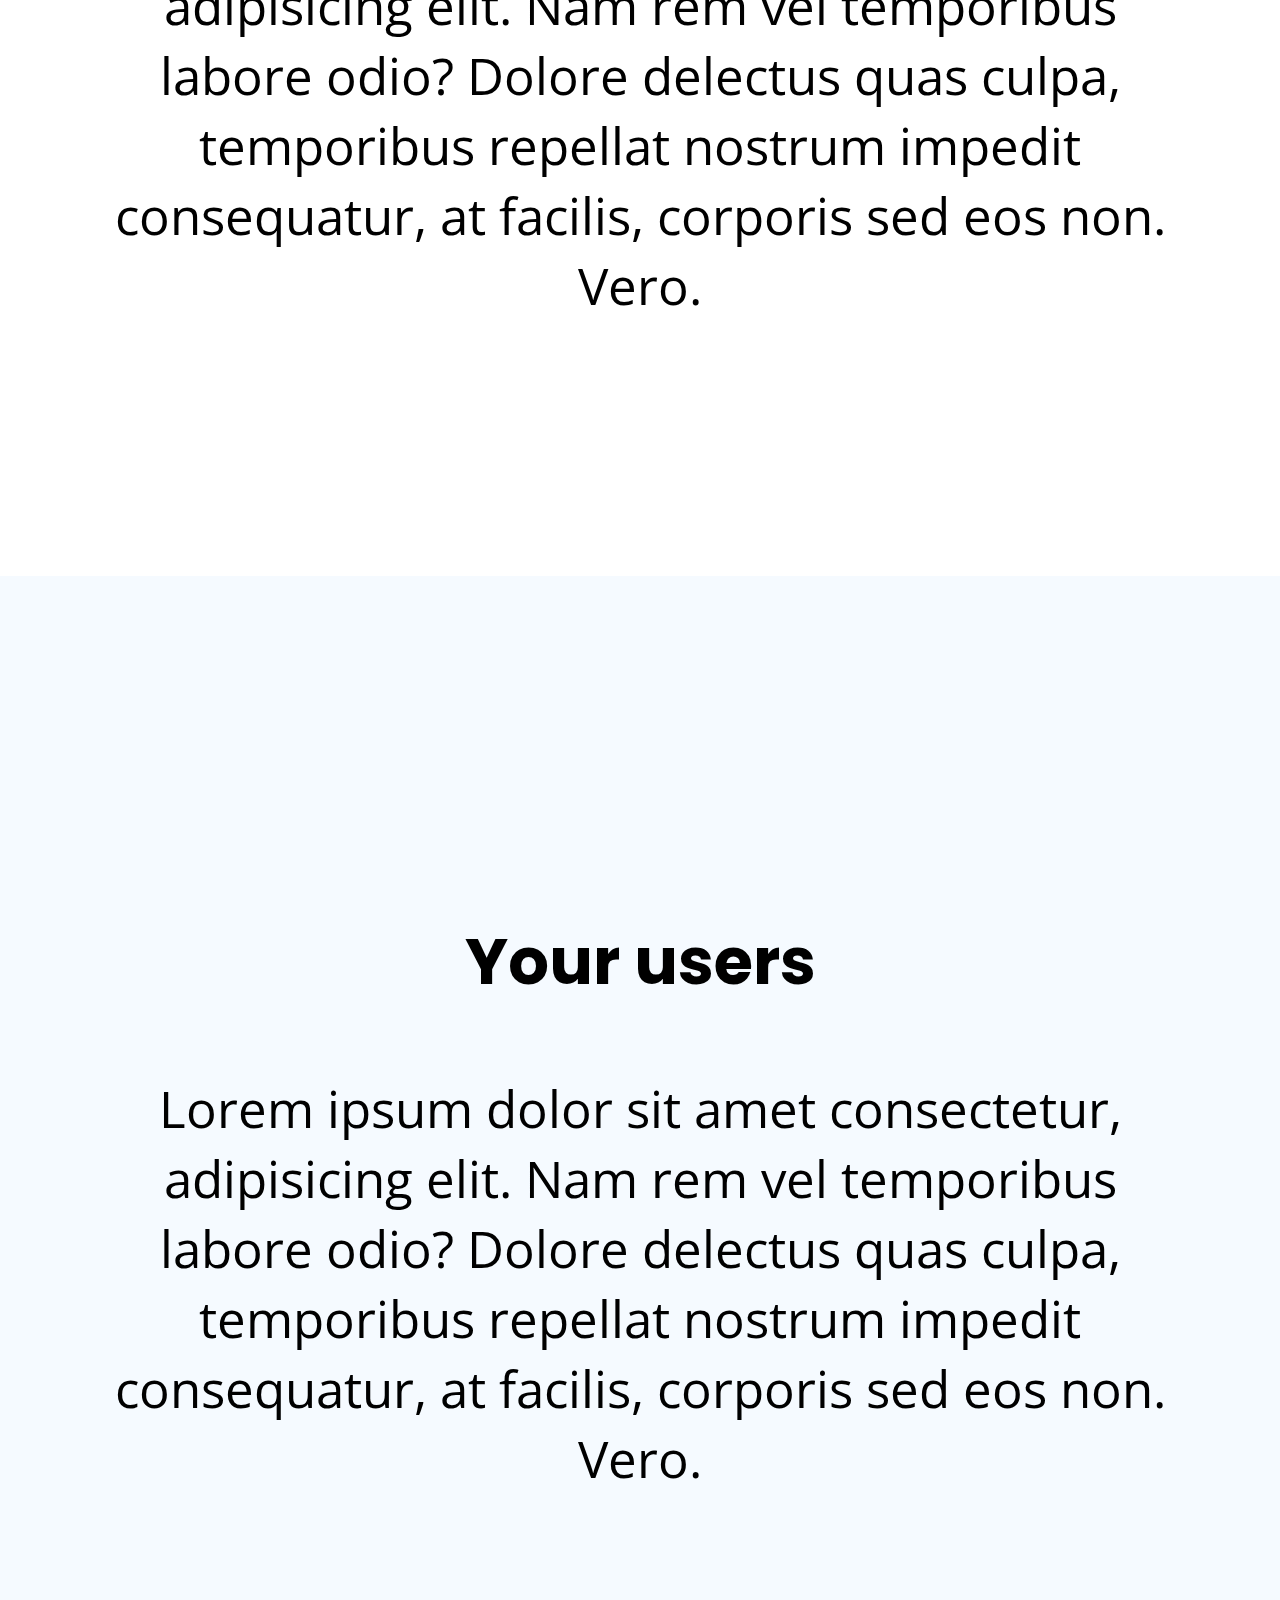
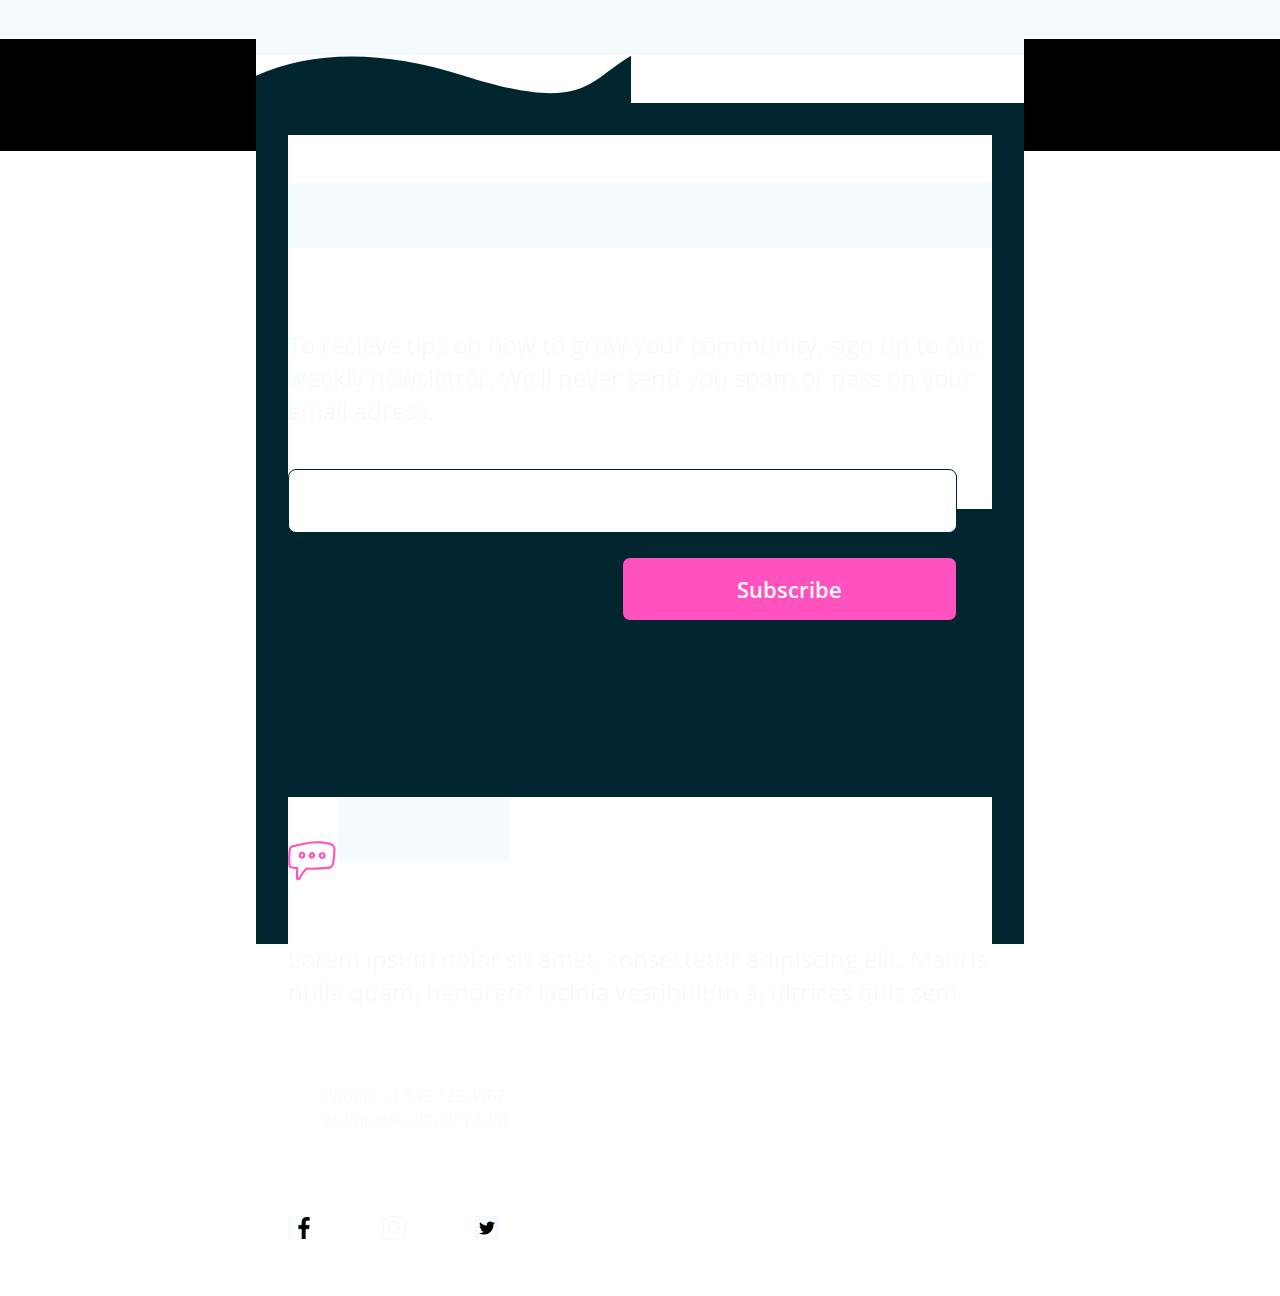
==== commit 8ba605ef: "devMobile falta corregir" ====
--- a/index.html
+++ b/index.html
@@ -5,11 +5,15 @@
     <meta charset="UTF-8">
     <meta http-equiv="X-UA-Compatible" content="IE=edge">
     <meta name="viewport" content="width=device-width, initial-scale=1.0">
-    <title>Landing Page Huddle</title>
+    <title>Document</title>
     <link rel="preconnect" href="https://fonts.googleapis.com">
     <link rel="preconnect" href="https://fonts.gstatic.com" crossorigin>
     <link href="https://fonts.googleapis.com/css2?family=Open+Sans:wght@400;600;700&family=Poppins:wght@700&display=swap" rel="stylesheet">
     <link rel="stylesheet" href="./Styles/style.css">
+    <link rel="stylesheet" href="style.css">
+    <style>
+        @import url('https://fonts.googleapis.com/css2?family=Open+Sans:wght@300;400;600;700&family=Poppins:wght@700;800&display=swap');
+    </style>
 </head>
 
 <body>
@@ -32,7 +36,65 @@
         </section>
     </header>
     <main>
+        <main>
+            <!---------------------------------------->
+            <div id="contGral">
+                <!--..........................-->
 
+
+                <div id="contGraphic">
+                    <img src="/Users/netzahualcoyotl/Desktop/RetoGit/reto-landing-gen11-12-b/images/screen-mockups.svg" alt="">
+                </div>
+                <div class="contSectionNumbers">
+                    <div class="contImgNumbers">
+                        <img src="/Users/netzahualcoyotl/Desktop/RetoGit/reto-landing-gen11-12-b/images/icon-communities.svg" alt="">
+                    </div>
+                    <div class="contNumbers">
+                        <h1 id="h1-1">1.4k+</h1>
+                        <p>communities formed</p>
+                    </div>
+                </div>
+                <div class="contSectionNumbers">
+                    <div class="contImgNumbers">
+                        <img src="/Users/netzahualcoyotl/Desktop/RetoGit/reto-landing-gen11-12-b/images/icon-messages.svg" alt="">
+                    </div>
+                    <div class="contNumbers">
+                        <h1 id="h1-2">2.7m+</h1>
+                        <p>messages sent</p>
+                    </div>
+                </div>
+
+                <div class="contSectionWithBack">
+                    <img src="/Users/netzahualcoyotl/Desktop/RetoGit/reto-landing-gen11-12-b/images/bg-section-top-mobile-1.svg" alt="">
+                    <div class="contSectionWithBackInt">
+                        <img class="imgPrinc" src="/Users/netzahualcoyotl/Desktop/RetoGit/reto-landing-gen11-12-b/images/illustration-grow-together.svg" alt="">
+                        <h2>Grow together</h2>
+                        <p>Lorem ipsum dolor sit amet consectetur, adipisicing elit. Nam rem vel temporibus labore odio? Dolore delectus quas culpa, temporibus repellat nostrum impedit consequatur, at facilis, corporis sed eos non. Vero.</p>
+                    </div>
+                    <img src="/Users/netzahualcoyotl/Desktop/RetoGit/reto-landing-gen11-12-b/images/bg-section-bottom-mobile-1.svg" alt="">
+                </div>
+
+                <div id="contSectionMiddle">
+                    <img id="imgPrincMiddle" src="/Users/netzahualcoyotl/Desktop/RetoGit/reto-landing-gen11-12-b/images/illustration-flowing-conversation.svg" alt="">
+                    <h2 id="h2noBack">Flowing conversations</h2>
+                    <p>Lorem ipsum dolor sit amet consectetur, adipisicing elit. Nam rem vel temporibus labore odio? Dolore delectus quas culpa, temporibus repellat nostrum impedit consequatur, at facilis, corporis sed eos non. Vero.</p>
+                </div>
+
+                <div class="contSectionWithBack">
+                    <img src="/Users/netzahualcoyotl/Desktop/RetoGit/reto-landing-gen11-12-b/images/bg-section-top-mobile-1.svg" alt="">
+                    <div class="contSectionWithBackInt">
+                        <img class="imgPrinc" src="/Users/netzahualcoyotl/Desktop/RetoGit/reto-landing-gen11-12-b/images/illustration-your-users.svg" alt="">
+                        <h2>Your users</h2>
+                        <p>Lorem ipsum dolor sit amet consectetur, adipisicing elit. Nam rem vel temporibus labore odio? Dolore delectus quas culpa, temporibus repellat nostrum impedit consequatur, at facilis, corporis sed eos non. Vero.</p>
+                    </div>
+                    <img src="/Users/netzahualcoyotl/Desktop/RetoGit/reto-landing-gen11-12-b/images/bg-section-bottom-mobile-1.svg" alt="">
+                </div>
+
+
+                <!--..........................-->
+            </div>
+            <!---------------------------------------->
+        </main>
     </main>
     <footer>
         <div class="contenedor-ola">
--- a/Styles/style.css
+++ b/Styles/style.css
@@ -99,7 +99,6 @@
         background-position: center;
         background-size: contain;
         width: 100%;
-        height: calc(70rem - 1rem);
     }
     .newsletter>h2 {
         font-family: var(--Body-Font-Family);
--- a/style.css
+++ b/style.css
@@ -0,0 +1,134 @@
+*{
+    margin: 0;
+    padding: 0;
+    box-sizing: border-box;
+    background-color: white;  
+    font-family: "Montserrat";
+}
+
+/*------------ContGral-------------*/
+
+#contGral{
+    width: 100%;
+    display: flex;
+    flex-direction: column;
+    justify-content: center;
+}
+
+/*------------Primera imagen-----------*/
+
+#contGraphic{
+     display: flex;
+        justify-content:center;
+        padding-top: 15vw;
+        padding-bottom: 10vw;
+}
+
+#contGraphic>img{
+    width: 80%;
+}
+
+/*------------Imágenes con números y texto-----------*/
+
+.contSectionNumbers{
+    display: flex;
+          width: 100%;
+         flex-direction: column;
+        padding-top: 10vw;
+        text-align: center;
+}
+
+.contImgNumbers{
+    padding-right: 30vw;
+}
+    
+.contImgNumbers>img{
+    width: 7vw;
+}
+.contNumbers{
+    text-align: center;
+
+}
+
+#h1-1{
+    font-size: 15vw;
+    font-family: 'Poppins', sans-serif;
+}
+
+#h1-2{
+    font-size: 12vw;
+    font-family: 'Poppins', sans-serif;
+}
+
+.contNumbers>p{
+    font-size: 4vw;
+    font-family: 'Open Sans', sans-serif;
+    color: silver;
+}
+        
+
+/*------------Imagenes con fondo claro-----------*/
+
+.contSectionWithBack{
+    background-color: hsl(207, 100%, 98%);
+ }
+
+ #contSectionMiddle{
+    width: 100%;
+    display: flex;
+    flex-direction: column;
+    align-items: center;
+    margin-top: 20vw;
+    margin-bottom: 20vw;
+}
+
+.imgPrinc{
+    width: 80%;
+    background-color: hsl(207, 100%, 98%);
+    margin-bottom: 15vw;
+}
+
+h2{
+    background-color: hsl(207, 100%, 98%);
+    font-size: 5vw;
+    font-family: 'Poppins', sans-serif;
+    margin-bottom: 5vw;
+}
+
+.contSectionWithBackInt>p{
+    text-align: center;
+    background-color: hsl(207, 100%, 98%);
+    font-size: 4vw;
+    font-family: 'Open Sans', sans-serif;
+    margin-right: 7vw;
+    margin-left: 7vw;
+}
+
+.contSectionWithBackInt{
+    display: flex;
+ flex-direction: column;
+ align-items: center;
+margin-top: 10vw;
+margin-bottom: 10vw;
+background-color: hsl(207, 100%, 98%);
+}
+
+#h2noBack{
+    font-size: 5vw;
+    font-family: 'Poppins', sans-serif;
+    margin-bottom: 5vw;
+    background-color: transparent;
+}
+
+#contSectionMiddle>p{
+    text-align: center;
+    font-size: 4vw;
+    font-family: 'Open Sans', sans-serif;
+    margin-right: 7vw;
+    margin-left: 7vw;
+}
+
+#imgPrincMiddle{
+    width: 80%;
+    margin-bottom: 15vw;
+}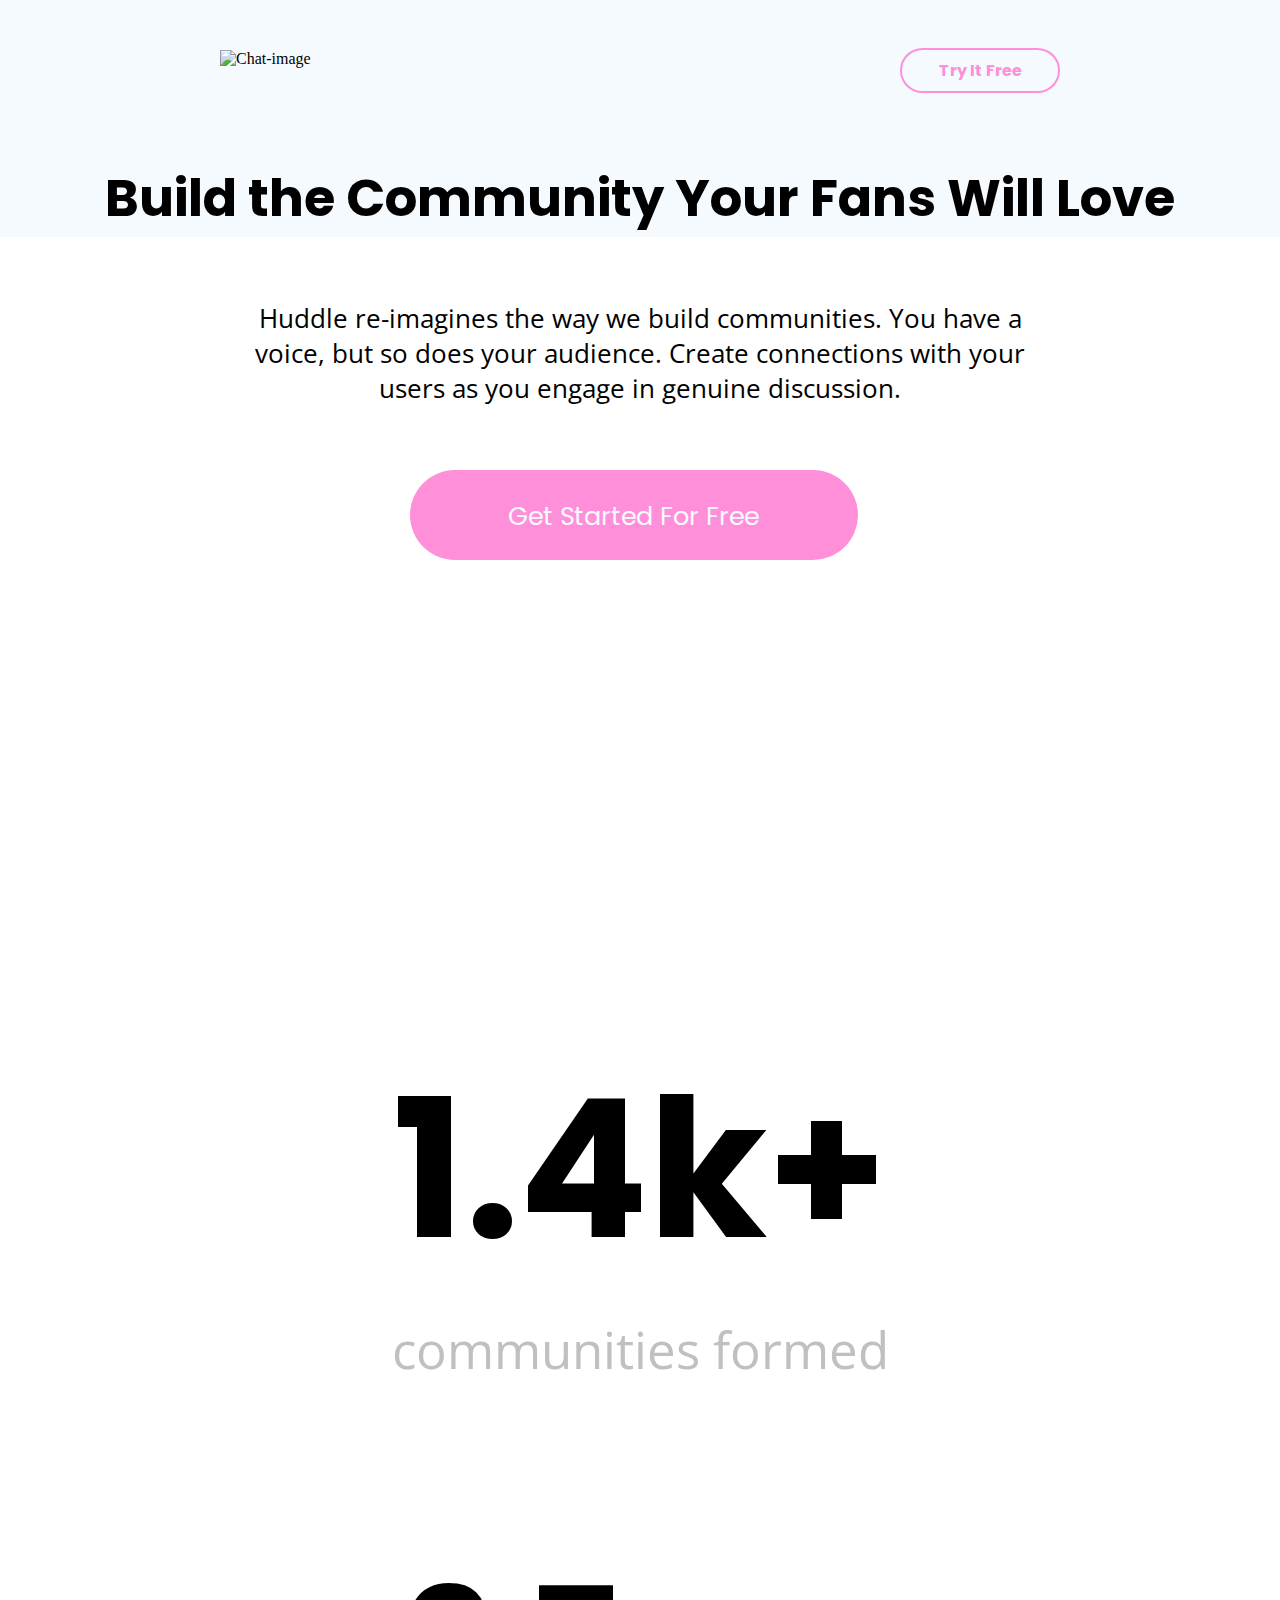
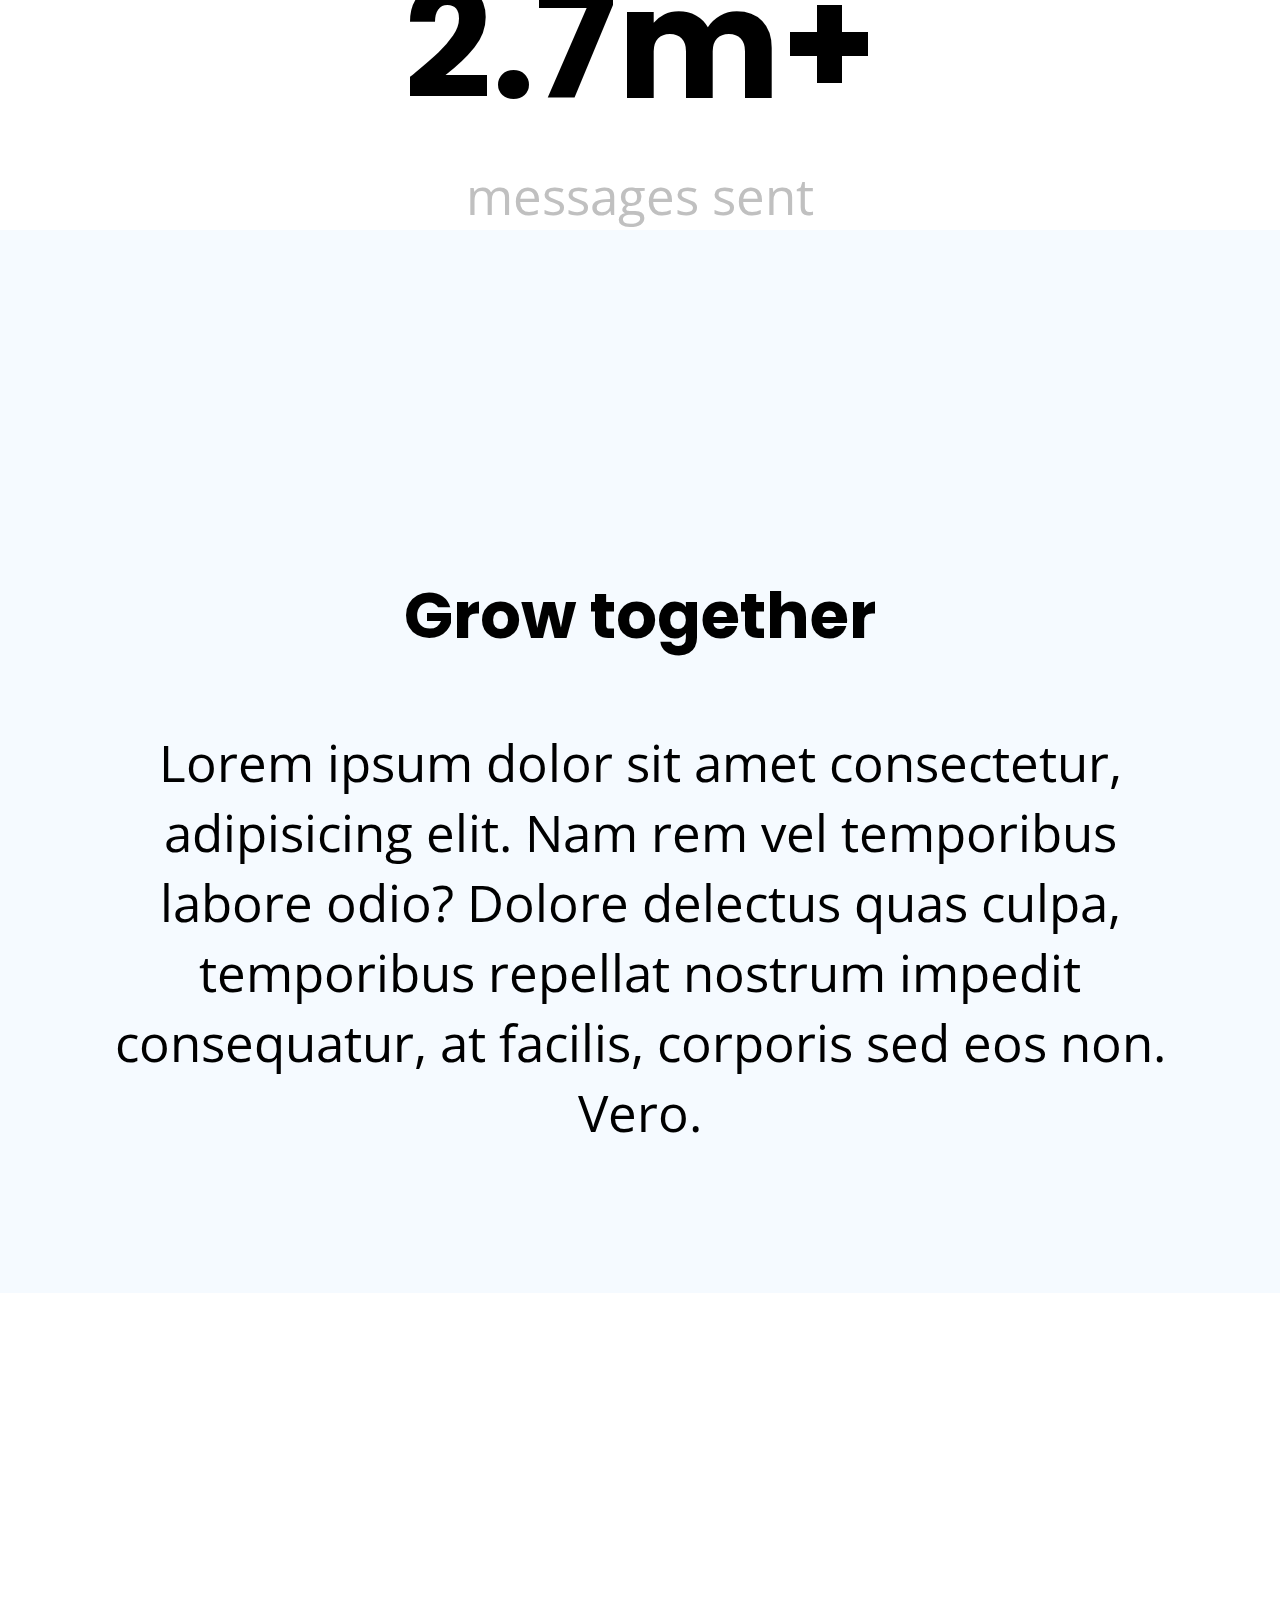
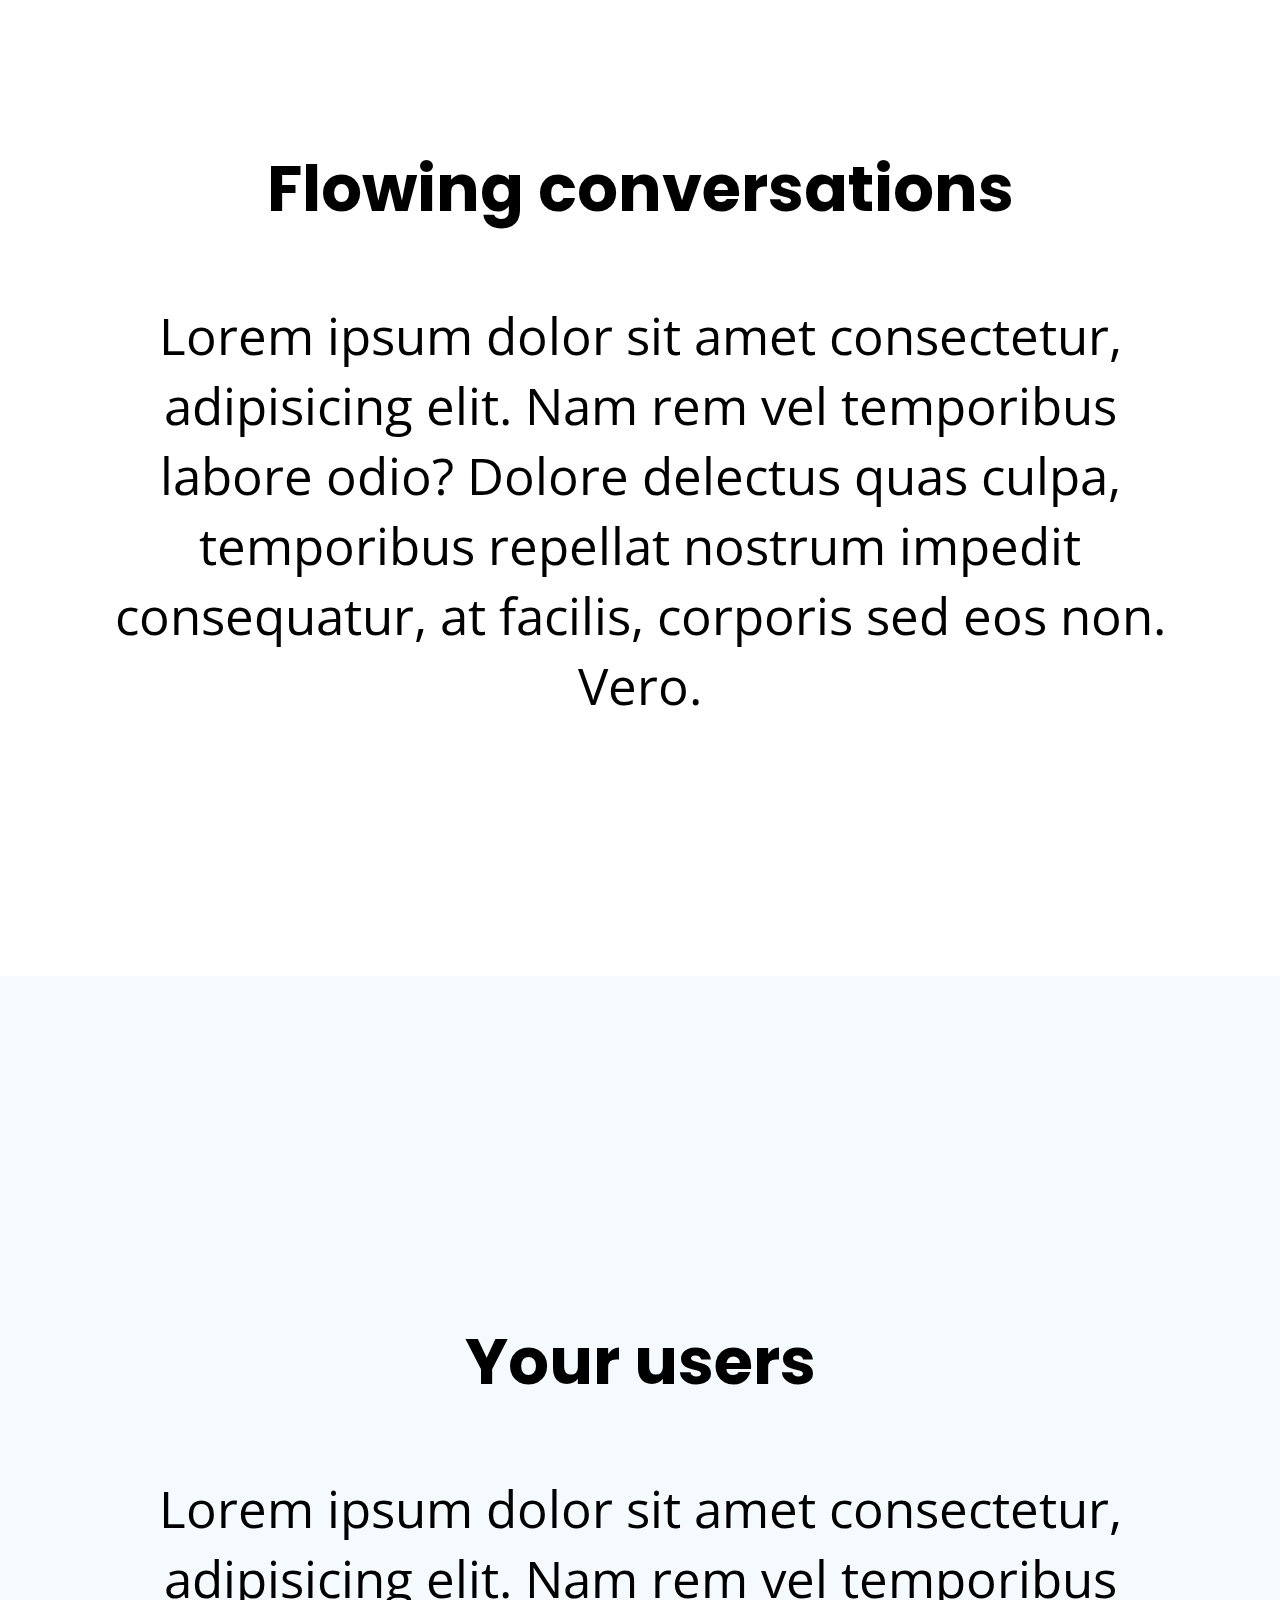
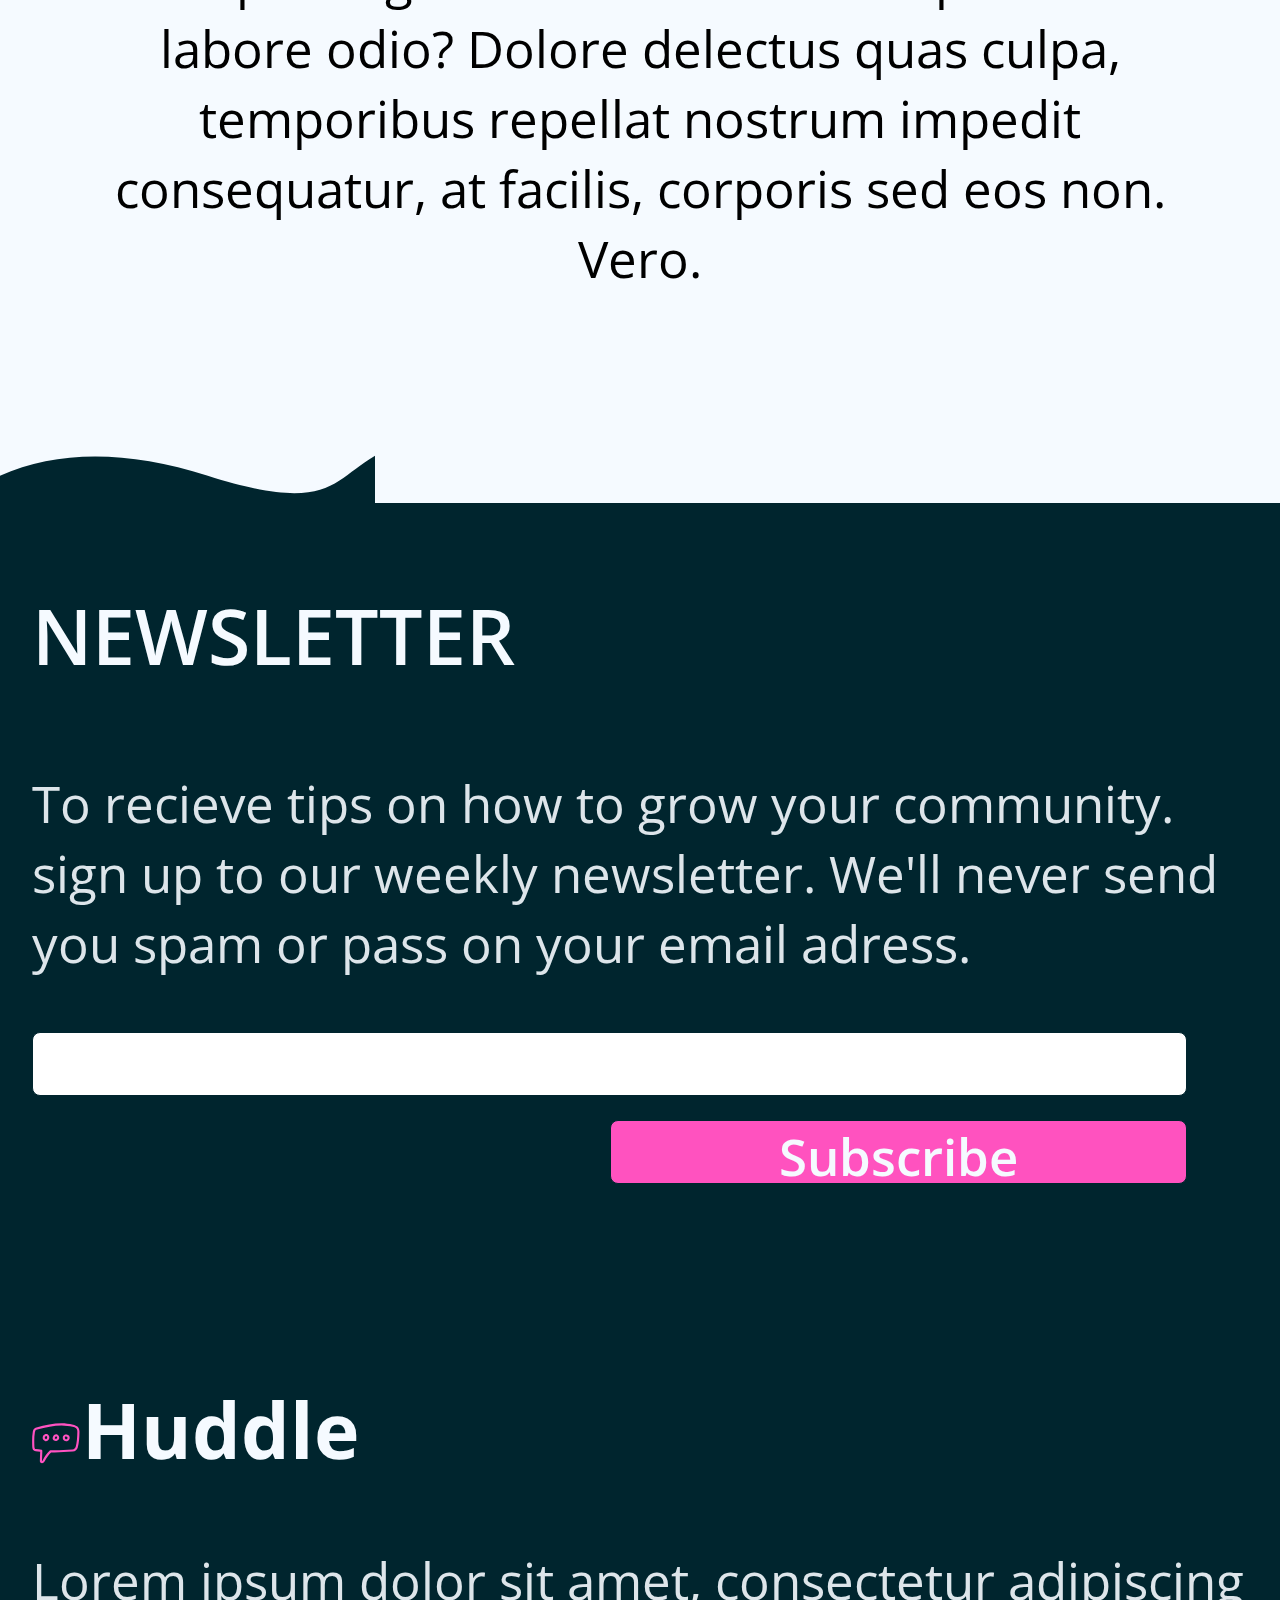
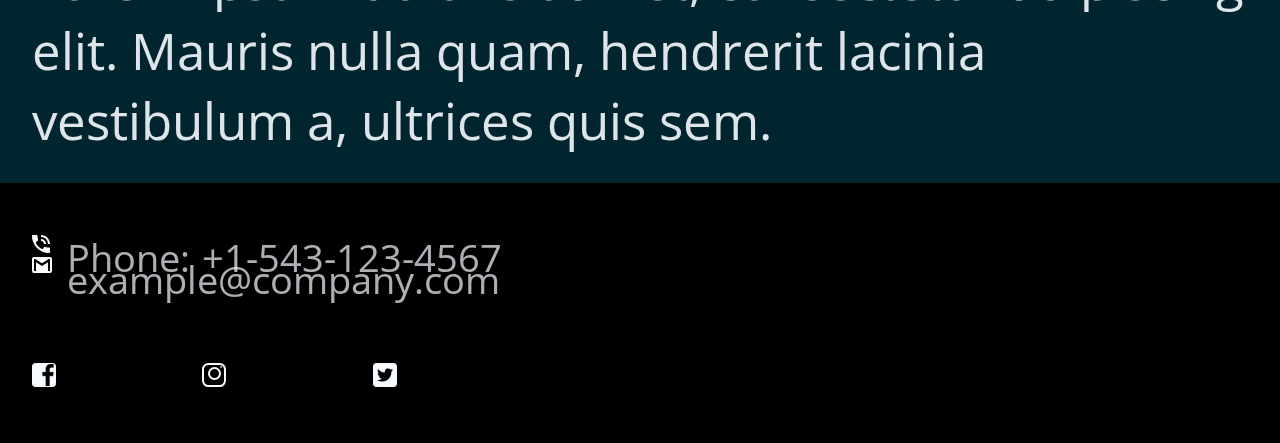
==== commit 0e6a9576: "ultimos añadidos" ====
--- a/index.html
+++ b/index.html
@@ -40,8 +40,11 @@
             <!---------------------------------------->
             <div id="contGral">
                 <!--..........................-->
-
-
+                <h2 id="contWelcome">Build the Community Your Fans Will Love</h2>
+                <article id="contWelcomeArticle">Huddle re-imagines the way we build communities. You have a voice, but so does your audience. Create connections with your users as you engage in genuine discussion.</article>
+                <div id="contButton">
+                    <p id="contGetStarted">Get Started For Free</p>
+                </div>
                 <div id="contGraphic">
                     <img src="/Users/netzahualcoyotl/Desktop/RetoGit/reto-landing-gen11-12-b/images/screen-mockups.svg" alt="">
                 </div>
--- a/Styles/style.css
+++ b/Styles/style.css
@@ -1,5 +1,5 @@
 :root {
-    --Ancho-Landing-Page: 60%;
+    --Ancho-Landing-Page: 100%;
     --Pink: hsl(322, 100%, 66%);
     --Light-Pink: hsl(321, 100%, 78%);
     --Light-Red: hsl(0, 100%, 63%);
@@ -13,288 +13,342 @@
     --Body-Font-Weighted3: 700;
 }
 
-* {
-    margin: 0;
-    padding: 0;
-    box-sizing: border-box;
-}
-
 body {
     display: flex;
     flex-direction: column;
     align-items: center;
+    background-color: black;
 }
 
 a {
     text-decoration: none;
 }
 
-@media only screen and (min-width:375px) {
-    body {
-        background-color: black;
-    }
-    header {
-        background-color: var(--Very-Pale-Blue);
-        width: var(--Ancho-Landing-Page);
-        height: 10rem
-    }
-    .header>li {
-        width: 100%;
-        display: flex;
-        justify-content: space-around;
-        align-items: center;
-    }
-    .imagen-header {
-        /*contenedor huddle*/
-        position: relative;
-        top: 3rem;
-        height: 2.5rem;
-        width: 15rem;
-    }
-    .imagen-header>img {
-        /*huddle*/
-        width: 100%;
-        height: 100%;
-    }
-    .contenedor-header {
-        /*contenedor try it free*/
-        top: 3rem;
-        border: 2px solid var(--Light-Pink);
-        border-radius: 25px;
-        width: 10rem;
-        height: 2.8rem;
-        position: relative;
-        padding-top: 0.5rem;
-    }
-    .contenedor-header>p {
-        /*try it free*/
-        color: var(--Light-Pink);
-        font-family: var(--Head-Font-Family);
-        font-weight: var(--Head-Font-Weighted);
-        text-align: center;
-        font-size: var(--Head-Font-Weighted);
-    }
-    /*footer*/
-    footer {
-        background-color: var(--Very-Pale-Blue);
-        width: var(--Ancho-Landing-Page);
-    }
-    .contenedor-ola {
-        position: relative;
-        top: 1rem;
-        width: 100%;
-        height: 7rem;
-    }
-    .ola {
-        background-image: url("../images/bg-footer-top-mobile.svg");
-        width: 100%;
-        height: 100%;
-    }
-    .background-footer-solid {
-        padding: 2rem;
-        position: relative;
-        top: 3rem;
-        background-color: var(--Very-Dark-Cyan);
-        background-repeat: no-repeat;
-        background-position: center;
-        background-size: contain;
-        width: 100%;
-    }
-    .newsletter>h2 {
-        font-family: var(--Body-Font-Family);
-        font-weight: var(--Body-Font-Weighted2);
-        font-style: normal;
-        font-size: 3rem;
-        color: var(--Very-Pale-Blue);
-        position: relative;
-        top: 3rem;
-    }
-    .newsletter>article {
-        /*p*/
-        text-align: start;
-        font-family: var(--Body-Font-Family);
-        font-weight: var(--Body-Font-Weighted1);
-        font-style: normal;
-        font-size: 1.5rem;
-        color: var(--Very-Pale-Blue);
-        opacity: 0.9;
-        position: relative;
-        top: 4rem;
-    }
-    .newsletter>label {
-        position: relative;
-        top: 5rem;
-        color: transparent;
-    }
-    .newsletter>#text-box {
-        border: 1px solid var(--Very-Dark-Cyan);
-        border-radius: 0.5rem;
-        position: relative;
-        top: 5.5rem;
-        width: 95%;
-        height: 4rem;
-        text-align: start;
-    }
-    .newsletter>#text-box:invalid .newsletter>label {
-        color: var(--Light-Red);
-    }
-    .newsletter>aside {
-        display: flex;
-        justify-content: end;
-        padding-right: 5%;
-    }
-    .newsletter>aside>#subscribe {
-        width: 50%;
-        height: 4rem;
-        border: 1px solid var(--Very-Dark-Cyan);
-        border-radius: 0.5rem;
-        background-color: var(--Pink);
-        text-align: center;
-        position: relative;
-        top: 7rem;
-        color: var(--Very-Pale-Blue);
-        font-family: var(--Body-Font-Family);
-        font-weight: var(--Body-Font-Weighted2);
-        font-size: 1.4rem;
-    }
-    .huddle {
-        position: relative;
-        top: 18rem;
-    }
-    .huddle>section {
-        display: flex;
-        align-items: center;
-    }
-    .huddle>section>#contenedor-image {
-        width: 3.1rem;
-        height: 2.6rem;
-    }
-    .huddle>section>#contenedor-image>img {
-        width: 100%;
-        height: 100%;
-    }
-    .huddle>section>h2 {
-        font-family: var(--Body-Font-Family);
-        font-weight: var(--Body-Font-Weighted3);
-        font-size: 3rem;
-        color: var(--Very-Pale-Blue);
-    }
-    .huddle>article {
-        /*p*/
-        text-align: start;
-        font-family: var(--Body-Font-Family);
-        font-weight: var(--Body-Font-Weighted1);
-        font-style: normal;
-        font-size: 1.5rem;
-        color: var(--Very-Pale-Blue);
-        opacity: 0.9;
-        position: relative;
-        top: 1rem;
-    }
-    .contacto {
-        position: relative;
-        top: 24rem;
-    }
-    .contacto>section>#contenedor-contacto-imagen {
-        width: 1rem;
-        height: 1rem;
-    }
-    .contacto>#telefono {
-        display: flex;
-        justify-content: start;
-    }
-    .contacto>#telefono>p {
-        position: absolute;
-        text-indent: 2.2rem;
-        top: -0.2rem;
-        text-align: start;
-        font-family: var(--Body-Font-Family);
-        font-weight: var(--Body-Font-Weighted1);
-        font-style: normal;
-        font-size: 1rem;
-        word-spacing: 0.1rem;
-        color: var(--Very-Pale-Blue);
-        opacity: 0.7;
-    }
-    .contacto>#email {
-        position: relative;
-        display: flex;
-        justify-content: start;
-    }
-    .contacto>#email>p {
-        position: absolute;
-        text-indent: 2.2rem;
-        top: -0.2rem;
-        text-align: start;
-        font-family: var(--Body-Font-Family);
-        font-weight: var(--Body-Font-Weighted1);
-        font-style: normal;
-        font-size: 1rem;
-        color: var(--Very-Pale-Blue);
-        opacity: 0.7;
-    }
-    .redes-contacto {
-        position: relative;
-        top: -3rem;
-    }
-    .redes-contacto>div {
-        width: 30%;
-        height: 2rem;
-        display: flex;
-        justify-content: space-between;
-    }
-    .redes-contacto>div>.contenedor-fit {
-        width: 1.5rem;
-        height: 1.5rem;
-        border: 1px solid var(--Very-Pale-Blue);
-        border-radius: 0.2rem;
-        background-color: var(--Very-Pale-Blue);
-    }
-    .redes-contacto>div>.contenedor-fit>img {
-        width: 100%;
-        height: 100%;
-    }
-    .redes-contacto>div>.contenedor-fit2 {
-        width: 1.5rem;
-        height: 1.5rem;
-        border: 2px solid var(--Very-Pale-Blue);
-        border-radius: 0.4rem;
-        display: flex;
-        flex-direction: column;
-    }
-    .redes-contacto>div>.contenedor-fit>#fb {
-        position: relative;
-        margin-left: 0.25rem;
-    }
-    .redes-contacto>div>.contenedor-fit2>#brillo-ig {
-        width: 0.125rem;
-        height: 0.11rem;
-        border: 1.099px solid var(--Very-Pale-Blue);
-        border-radius: 0.25rem;
-        position: relative;
-        top: 0.0625rem;
-        left: 0.99rem;
-    }
-    .redes-contacto>div>.contenedor-fit2>#circulo-ig {
-        width: 0.8rem;
-        height: 0.8rem;
-        border: 2px solid var(--Very-Pale-Blue);
-        border-radius: 1rem;
-        position: relative;
-        left: 0.25rem;
-        top: 0.025rem;
-    }
-    .redes-contacto>div>.contenedor-fit>#twt {
-        position: relative;
-        top: 0.2rem;
-        left: 0.2rem;
-        width: 1rem;
-        height: 1rem;
-    }
-}
-
-@media only screen and (min-width:1440px) {
-    body {
-        background-color: purple;
-    }
+header {
+    background-color: var(--Very-Pale-Blue);
+    width: var(--Ancho-Landing-Page);
+    height: 10rem
+}
+
+.header>li {
+    width: 100%;
+    display: flex;
+    justify-content: space-around;
+    align-items: center;
+}
+
+.imagen-header {
+    /*contenedor huddle*/
+    position: relative;
+    top: 3rem;
+    height: 2.5rem;
+    width: 15rem;
+}
+
+.imagen-header>img {
+    /*huddle*/
+    width: 100%;
+    height: 100%;
+}
+
+.contenedor-header {
+    /*contenedor try it free*/
+    top: 3rem;
+    border: 2px solid var(--Light-Pink);
+    border-radius: 25px;
+    width: 10rem;
+    height: 2.8rem;
+    position: relative;
+    padding-top: 0.5rem;
+}
+
+.contenedor-header:hover {
+    cursor: pointer;
+}
+
+.contenedor-header>p {
+    /*try it free*/
+    color: var(--Light-Pink);
+    font-family: var(--Head-Font-Family);
+    font-weight: var(--Head-Font-Weighted);
+    text-align: center;
+    font-size: var(--Head-Font-Weighted);
+}
+
+
+/*footer*/
+
+footer {
+    background-color: var(--Very-Pale-Blue);
+    width: var(--Ancho-Landing-Page);
+}
+
+.contenedor-ola {
+    position: relative;
+    top: 1rem;
+    width: 100%;
+    height: 7rem;
+}
+
+.ola {
+    background-image: url("../images/bg-footer-top-mobile.svg");
+    width: 100%;
+    height: 100%;
+}
+
+.background-footer-solid {
+    padding: 2rem;
+    position: relative;
+    top: 3rem;
+    background-color: var(--Very-Dark-Cyan);
+    background-repeat: no-repeat;
+    background-position: center;
+    background-size: contain;
+    width: 100%;
+    height: 80rem;
+}
+
+.newsletter>h2 {
+    font-family: var(--Body-Font-Family);
+    font-weight: var(--Body-Font-Weighted2);
+    font-style: normal;
+    font-size: 6vw;
+    background-color: var(--Very-Dark-Cyan);
+    color: var(--Very-Pale-Blue);
+    position: relative;
+    top: 3rem;
+}
+
+.newsletter>article {
+    /*p*/
+    text-align: start;
+    font-family: var(--Body-Font-Family);
+    font-weight: var(--Body-Font-Weighted1);
+    font-style: normal;
+    font-size: 4vw;
+    color: var(--Very-Pale-Blue);
+    opacity: 0.9;
+    position: relative;
+    top: 4rem;
+}
+
+.newsletter>label {
+    position: relative;
+    top: 5rem;
+    color: transparent;
+    font-size: 2vw;
+}
+
+.newsletter>#text-box {
+    border: 1px solid var(--Very-Dark-Cyan);
+    border-radius: 0.5rem;
+    position: relative;
+    top: 5.5rem;
+    width: 95%;
+    height: 4rem;
+    text-align: start;
+}
+
+.newsletter>#text-box:invalid .newsletter>label {
+    font-size: 4vw;
+    color: var(--Light-Red);
+}
+
+.newsletter>aside {
+    display: flex;
+    justify-content: end;
+    padding-right: 5%;
+}
+
+.newsletter>aside>#subscribe {
+    width: 50%;
+    height: 4rem;
+    border: 1px solid var(--Very-Dark-Cyan);
+    border-radius: 0.5rem;
+    background-color: var(--Pink);
+    text-align: center;
+    position: relative;
+    top: 7rem;
+    color: var(--Very-Pale-Blue);
+    font-family: var(--Body-Font-Family);
+    font-weight: var(--Body-Font-Weighted2);
+    font-size: 4vw;
+}
+
+.newsletter>#text-box:hover {
+    cursor: pointer;
+    border: var(--Light-Red)
+}
+
+.newsletter>aside>#subscribe:hover {
+    cursor: pointer;
+}
+
+.huddle {
+    position: relative;
+    top: 18rem;
+}
+
+.huddle>section {
+    display: flex;
+    align-items: center;
+}
+
+.huddle>section>#contenedor-image {
+    width: 3.1rem;
+    height: 2.6rem;
+}
+
+.huddle>section>#contenedor-image>img {
+    width: 100%;
+    height: 100%;
+}
+
+.huddle>section>h2 {
+    font-family: var(--Body-Font-Family);
+    font-weight: var(--Body-Font-Weighted3);
+    font-size: 6vw;
+    background-color: var(--Very-Dark-Cyan);
+    color: var(--Very-Pale-Blue);
+    position: relative;
+    top: 1.1rem;
+}
+
+.huddle>article {
+    /*p*/
+    text-align: start;
+    font-family: var(--Body-Font-Family);
+    font-weight: var(--Body-Font-Weighted1);
+    font-style: normal;
+    font-size: 4vw;
+    color: var(--Very-Pale-Blue);
+    opacity: 0.9;
+    position: relative;
+    top: 1rem;
+}
+
+.contacto {
+    position: relative;
+    top: 24rem;
+}
+
+.contacto>section>#contenedor-contacto-imagen {
+    width: 1rem;
+    height: 1rem;
+}
+
+.contacto>#telefono {
+    display: flex;
+    justify-content: start;
+}
+
+.contacto>#telefono>p {
+    position: absolute;
+    text-indent: 2.2rem;
+    top: -0.2rem;
+    text-align: start;
+    font-family: var(--Body-Font-Family);
+    font-weight: var(--Body-Font-Weighted1);
+    font-style: normal;
+    font-size: 3vw;
+    word-spacing: 0.1rem;
+    color: var(--Very-Pale-Blue);
+    opacity: 0.7;
+}
+
+.contacto>#email {
+    position: relative;
+    display: flex;
+    justify-content: start;
+}
+
+.contacto>#email>p {
+    position: absolute;
+    text-indent: 2.2rem;
+    top: -0.2rem;
+    text-align: start;
+    font-family: var(--Body-Font-Family);
+    font-weight: var(--Body-Font-Weighted1);
+    font-style: normal;
+    font-size: 3vw;
+    color: var(--Very-Pale-Blue);
+    opacity: 0.7;
+}
+
+.redes-contacto {
+    position: relative;
+    top: -3rem;
+}
+
+.redes-contacto>div {
+    width: 30%;
+    height: 2rem;
+    display: flex;
+    justify-content: space-between;
+}
+
+.redes-contacto>div>.contenedor-fit {
+    width: 1.5rem;
+    height: 1.5rem;
+    border: 1px solid var(--Very-Pale-Blue);
+    border-radius: 0.2rem;
+    background-color: var(--Very-Pale-Blue);
+}
+
+.redes-contacto>div>.contenedor-fit>img {
+    width: 100%;
+    height: 100%;
+}
+
+.redes-contacto>div>.contenedor-fit2 {
+    width: 1.5rem;
+    height: 1.5rem;
+    border: 2px solid var(--Very-Pale-Blue);
+    border-radius: 0.4rem;
+    display: flex;
+    flex-direction: column;
+}
+
+.redes-contacto>div>.contenedor-fit>#fb {
+    position: relative;
+    margin-left: 0.25rem;
+}
+
+.redes-contacto>div>.contenedor-fit2>#brillo-ig {
+    width: 0.125rem;
+    height: 0.11rem;
+    border: 1.099px solid var(--Very-Pale-Blue);
+    border-radius: 0.25rem;
+    position: relative;
+    top: 0.0625rem;
+    left: 0.99rem;
+}
+
+.redes-contacto>div>.contenedor-fit2>#circulo-ig {
+    width: 0.8rem;
+    height: 0.8rem;
+    border: 2px solid var(--Very-Pale-Blue);
+    border-radius: 1rem;
+    position: relative;
+    left: 0.25rem;
+    top: 0.025rem;
+}
+
+.redes-contacto>div>.contenedor-fit>#twt {
+    position: relative;
+    top: 0.2rem;
+    left: 0.2rem;
+    width: 1rem;
+    height: 1rem;
+}
+
+.redes-contacto>div>.contenedor-fit:hover {
+    cursor: pointer;
+    background-color: rgb(105, 105, 252);
+    border: var(--Very-Dark-Cyan)
+}
+
+.redes-contacto>div>.contenedor-fit2:hover {
+    cursor: pointer;
+    background-color: var(--Light-Pink);
 }--- a/style.css
+++ b/style.css
@@ -1,79 +1,123 @@
-*{
+* {
     margin: 0;
     padding: 0;
     box-sizing: border-box;
-    background-color: white;  
     font-family: "Montserrat";
 }
 
+
 /*------------ContGral-------------*/
 
-#contGral{
+#contGral {
     width: 100%;
+    /*
     display: flex;
     flex-direction: column;
     justify-content: center;
+    */
+    background-color: white;
 }
+
 
 /*------------Primera imagen-----------*/
 
-#contGraphic{
-     display: flex;
-        justify-content:center;
-        padding-top: 15vw;
-        padding-bottom: 10vw;
+#contGraphic {
+    display: flex;
+    justify-content: center;
+    padding-top: 15vw;
+    padding-bottom: 10vw;
 }
 
-#contGraphic>img{
+#contGraphic>img {
     width: 80%;
 }
 
+
+/*------------Bienvenida motivacional---------------*/
+
+#contWelcome {
+    text-align: center;
+    font-size: 4vw;
+    font-family: 'Poppins', sans-serif;
+}
+
+#contWelcomeArticle {
+    font-family: 'Open Sans', sans-serif;
+    font-size: 2vw;
+    padding: 0 18vw;
+    text-align: center;
+}
+
+#contButton {
+    margin-top: 5vw;
+    width: 35vw;
+    height: 7vw;
+    background-color: hsl(321, 100%, 78%);
+    border: 1px transparent solid;
+    border-radius: 4vw;
+    position: relative;
+    left: 32vw;
+}
+
+#contGetStarted {
+    font-family: 'Poppins', sans-serif;
+    font-size: 2vw;
+    color: hsl(207, 100%, 98%);
+    text-align: center;
+    padding-top: 2vw;
+}
+
+#contButton:hover {
+    cursor: pointer;
+}
+
+
 /*------------Imágenes con números y texto-----------*/
 
-.contSectionNumbers{
+.contSectionNumbers {
     display: flex;
-          width: 100%;
-         flex-direction: column;
-        padding-top: 10vw;
-        text-align: center;
+    width: 100%;
+    flex-direction: column;
+    padding-top: 10vw;
+    text-align: center;
 }
 
-.contImgNumbers{
+.contImgNumbers {
     padding-right: 30vw;
 }
-    
-.contImgNumbers>img{
+
+.contImgNumbers>img {
     width: 7vw;
 }
-.contNumbers{
+
+.contNumbers {
     text-align: center;
-
 }
 
-#h1-1{
+#h1-1 {
     font-size: 15vw;
     font-family: 'Poppins', sans-serif;
 }
 
-#h1-2{
+#h1-2 {
     font-size: 12vw;
     font-family: 'Poppins', sans-serif;
 }
 
-.contNumbers>p{
+.contNumbers>p {
     font-size: 4vw;
     font-family: 'Open Sans', sans-serif;
     color: silver;
 }
-        
+
 
 /*------------Imagenes con fondo claro-----------*/
 
-.contSectionWithBack{
+.contSectionWithBack {
     background-color: hsl(207, 100%, 98%);
- }
+}
 
- #contSectionMiddle{
+#contSectionMiddle {
     width: 100%;
     display: flex;
     flex-direction: column;
@@ -82,20 +126,20 @@
     margin-bottom: 20vw;
 }
 
-.imgPrinc{
+.imgPrinc {
     width: 80%;
     background-color: hsl(207, 100%, 98%);
     margin-bottom: 15vw;
 }
 
-h2{
+h2 {
     background-color: hsl(207, 100%, 98%);
     font-size: 5vw;
     font-family: 'Poppins', sans-serif;
     margin-bottom: 5vw;
 }
 
-.contSectionWithBackInt>p{
+.contSectionWithBackInt>p {
     text-align: center;
     background-color: hsl(207, 100%, 98%);
     font-size: 4vw;
@@ -104,23 +148,23 @@
     margin-left: 7vw;
 }
 
-.contSectionWithBackInt{
+.contSectionWithBackInt {
     display: flex;
- flex-direction: column;
- align-items: center;
-margin-top: 10vw;
-margin-bottom: 10vw;
-background-color: hsl(207, 100%, 98%);
+    flex-direction: column;
+    align-items: center;
+    margin-top: 10vw;
+    margin-bottom: 10vw;
+    background-color: hsl(207, 100%, 98%);
 }
 
-#h2noBack{
+#h2noBack {
     font-size: 5vw;
     font-family: 'Poppins', sans-serif;
     margin-bottom: 5vw;
     background-color: transparent;
 }
 
-#contSectionMiddle>p{
+#contSectionMiddle>p {
     text-align: center;
     font-size: 4vw;
     font-family: 'Open Sans', sans-serif;
@@ -128,7 +172,7 @@
     margin-left: 7vw;
 }
 
-#imgPrincMiddle{
+#imgPrincMiddle {
     width: 80%;
     margin-bottom: 15vw;
 }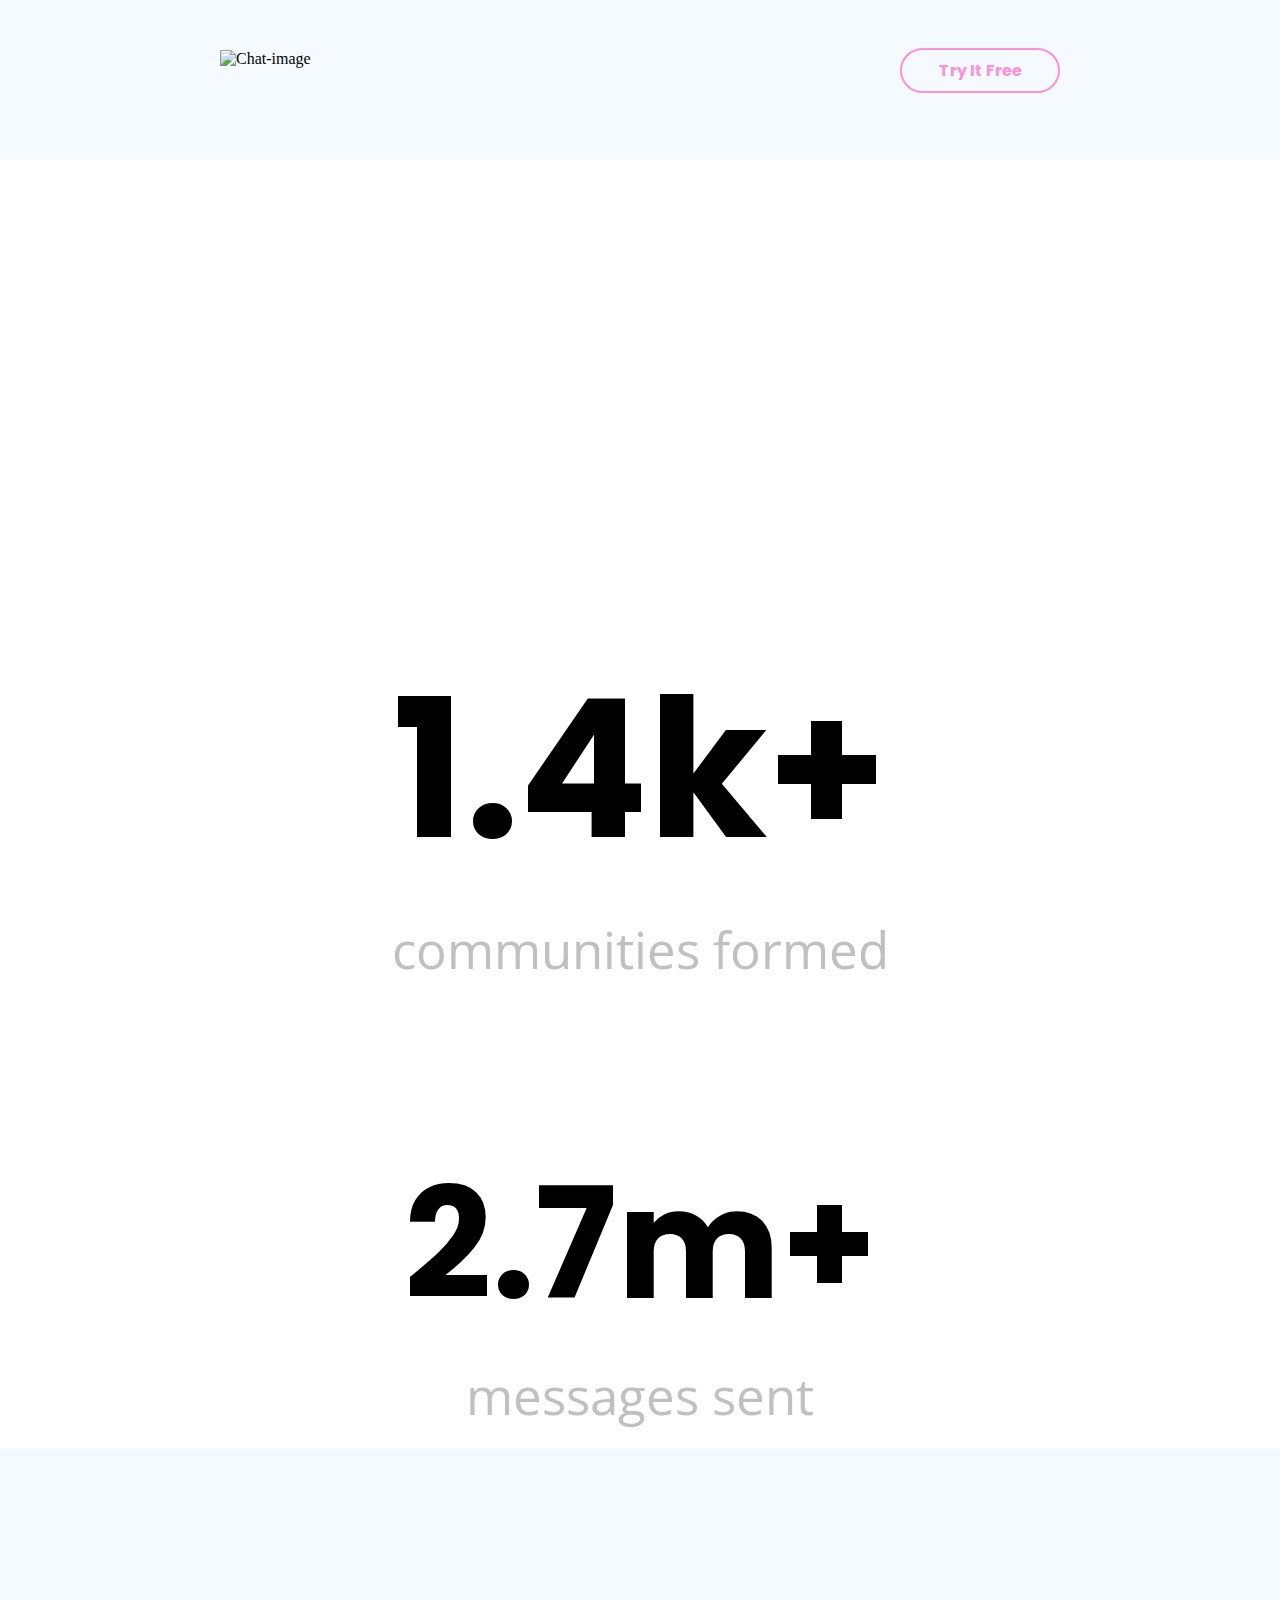
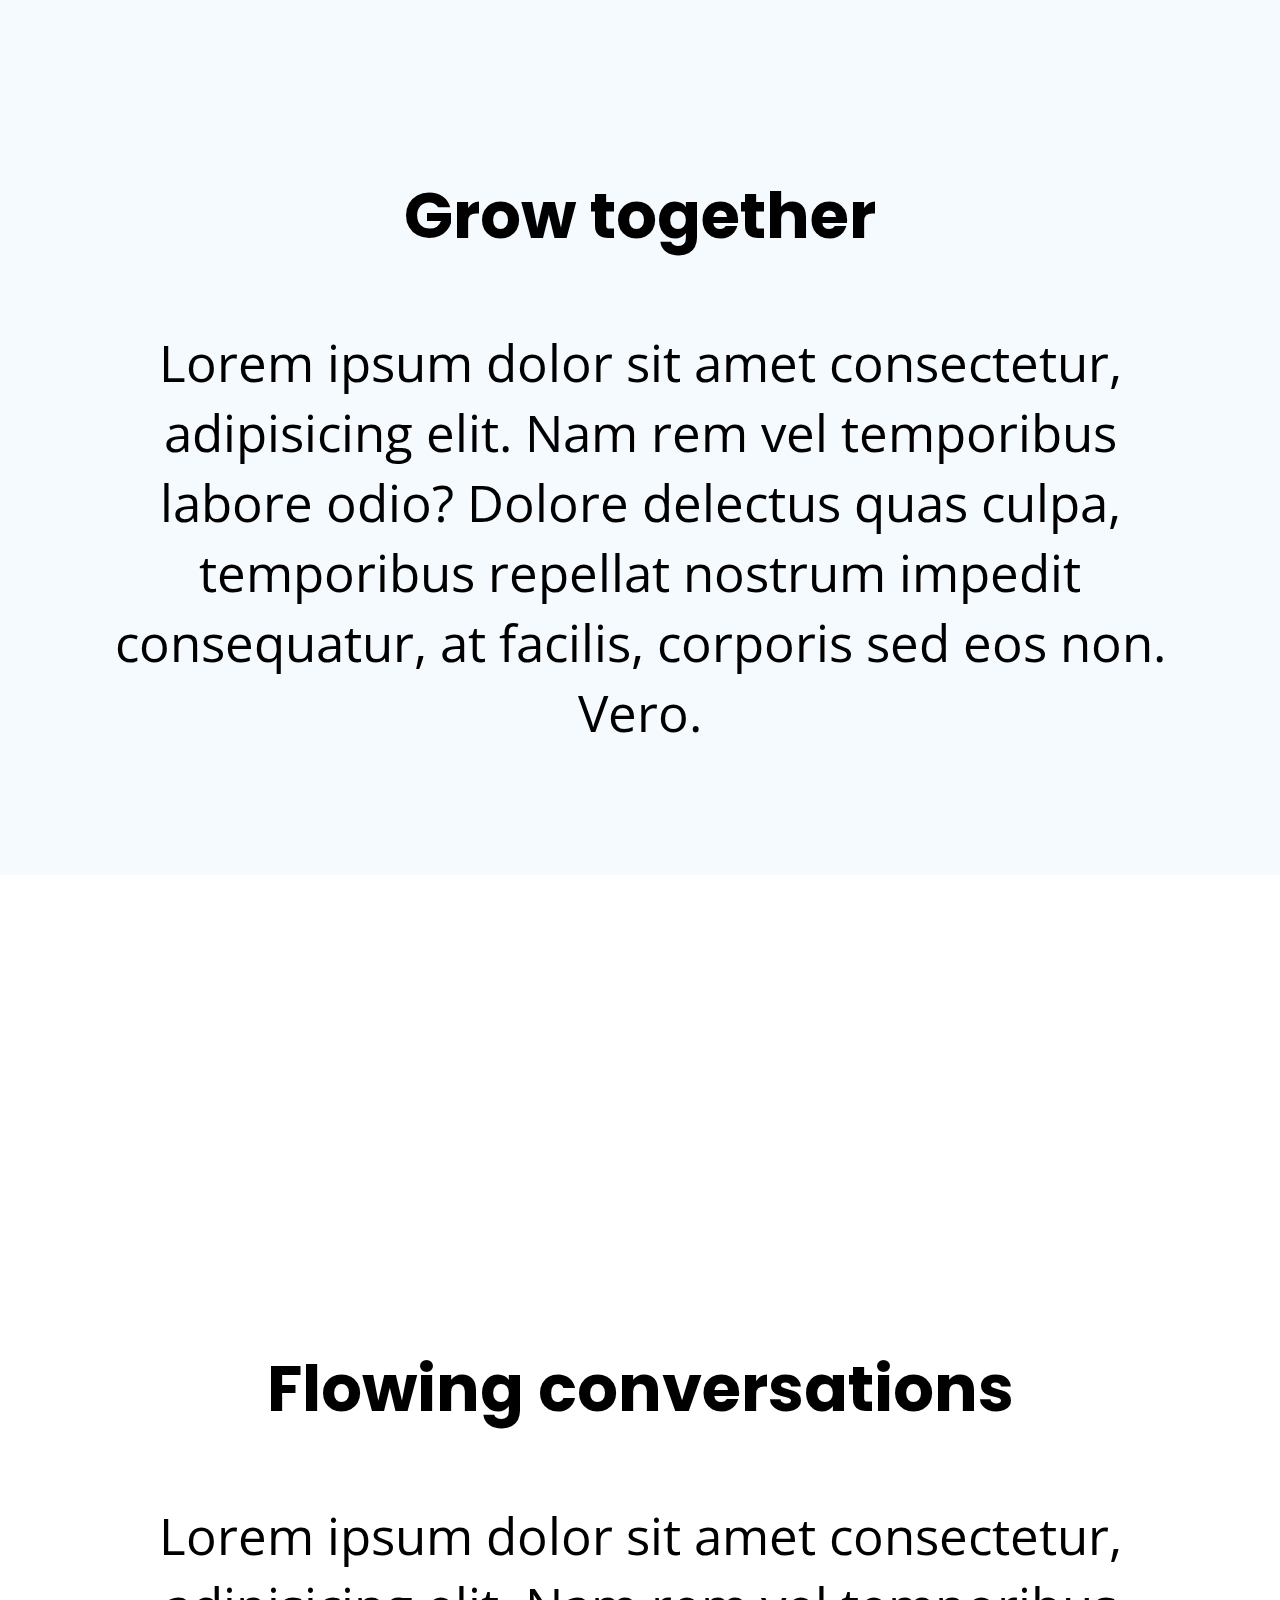
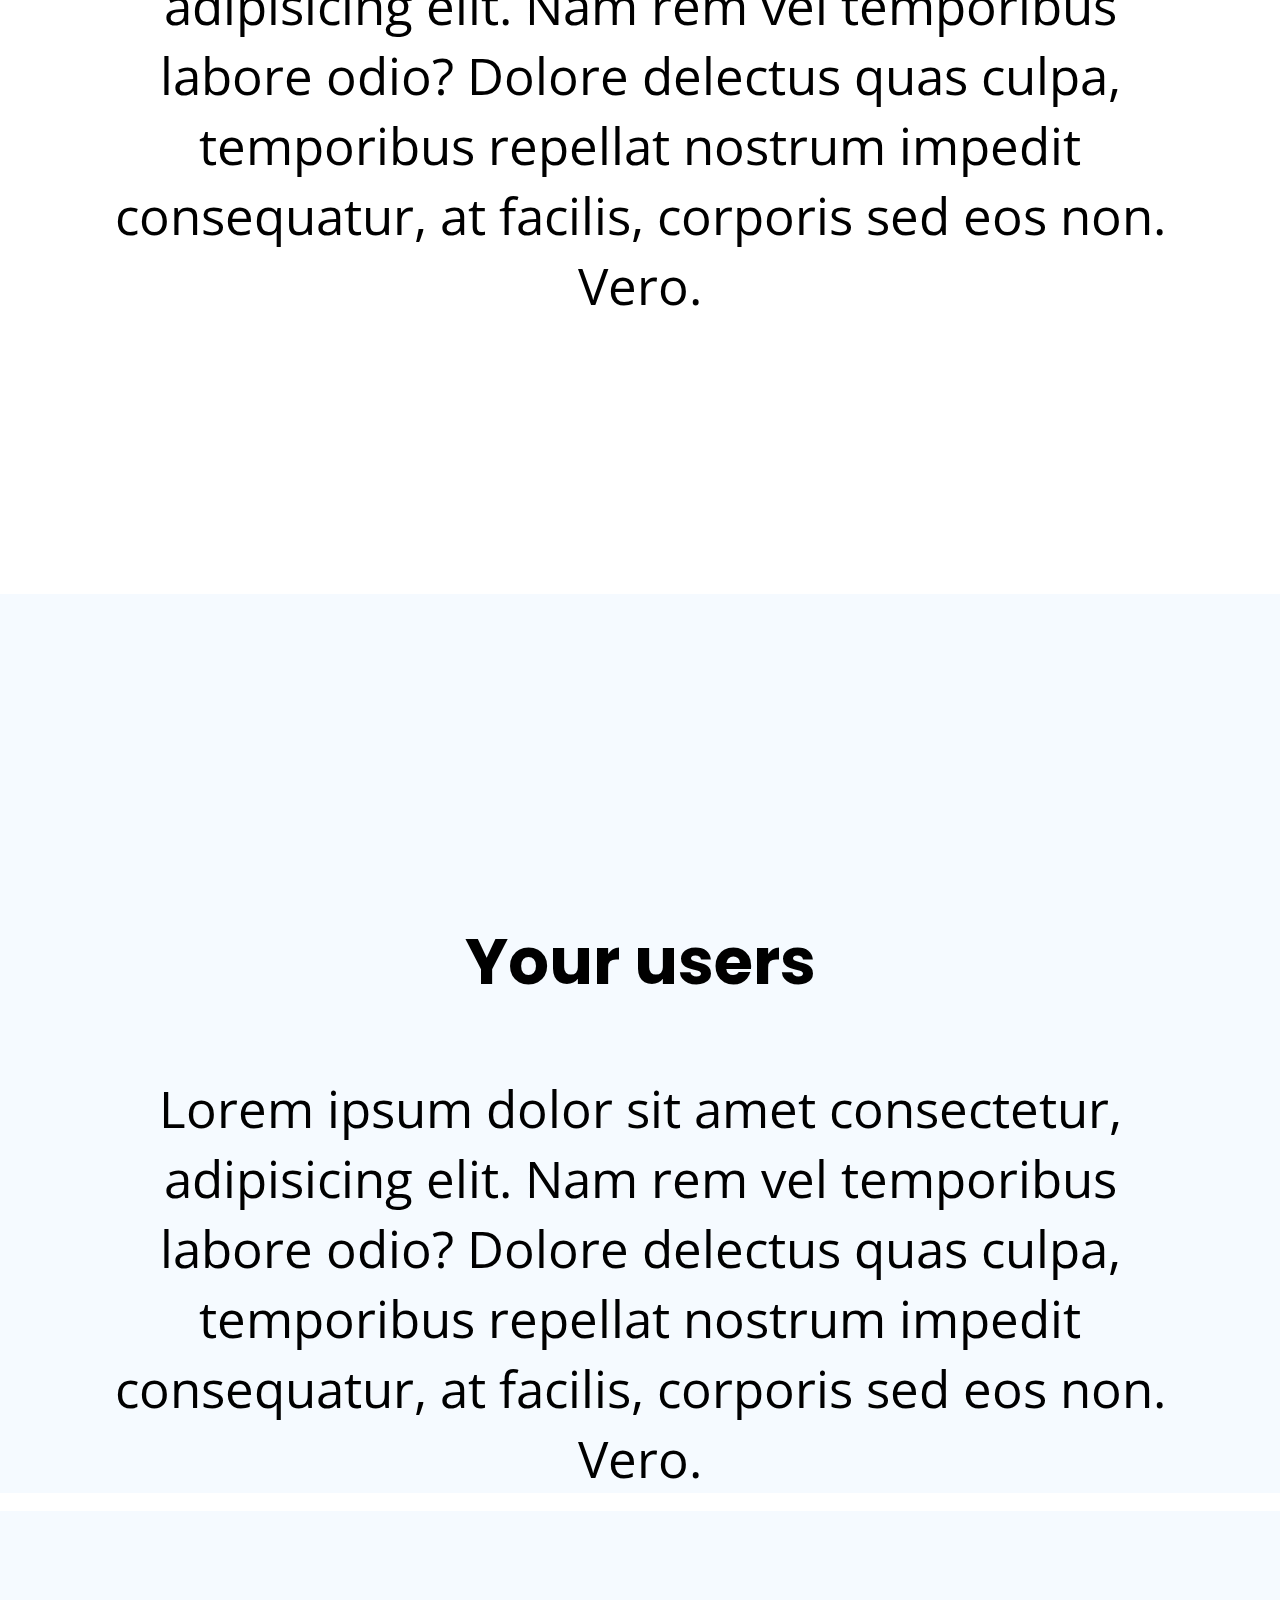
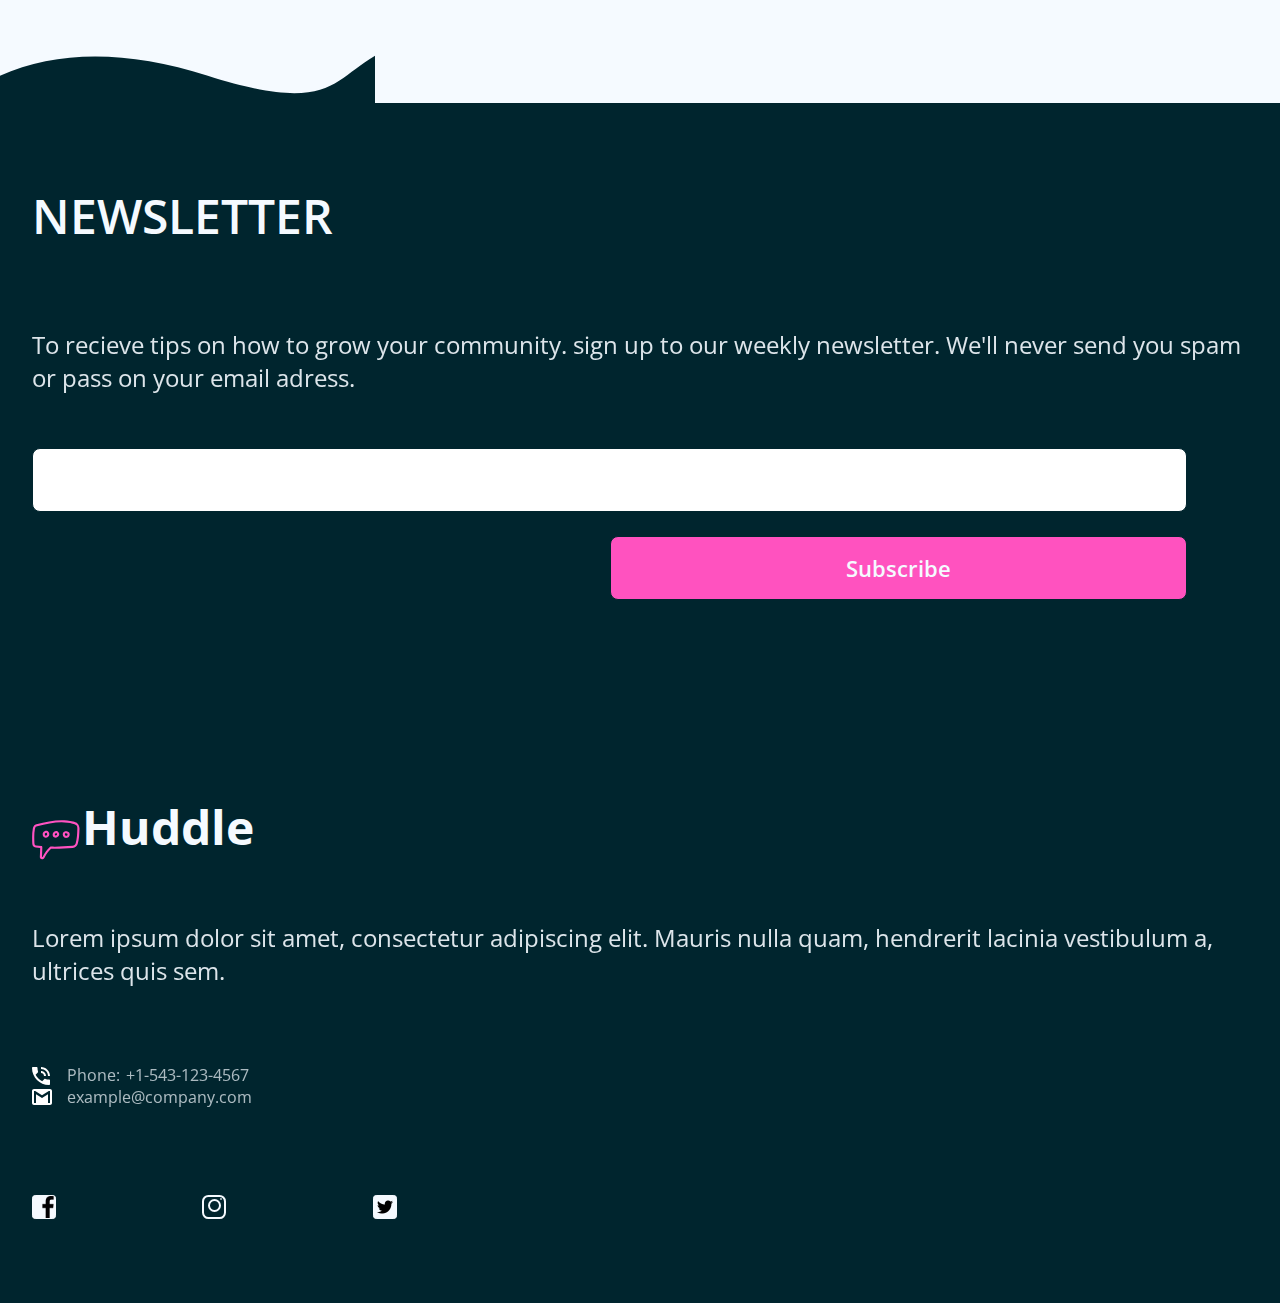
==== commit d0084e2c: "main mobile" ====
--- a/index.html
+++ b/index.html
@@ -40,11 +40,8 @@
             <!---------------------------------------->
             <div id="contGral">
                 <!--..........................-->
-                <h2 id="contWelcome">Build the Community Your Fans Will Love</h2>
-                <article id="contWelcomeArticle">Huddle re-imagines the way we build communities. You have a voice, but so does your audience. Create connections with your users as you engage in genuine discussion.</article>
-                <div id="contButton">
-                    <p id="contGetStarted">Get Started For Free</p>
-                </div>
+
+
                 <div id="contGraphic">
                     <img src="/Users/netzahualcoyotl/Desktop/RetoGit/reto-landing-gen11-12-b/images/screen-mockups.svg" alt="">
                 </div>
@@ -67,15 +64,17 @@
                     </div>
                 </div>
 
+                <img class="rematesTop" src="/Users/netzahualcoyotl/Desktop/RetoGit/reto-landing-gen11-12-b/images/bg-section-top-mobile-1.svg" alt="">
+                <div class="remateRectangulo"></div>
                 <div class="contSectionWithBack">
-                    <img src="/Users/netzahualcoyotl/Desktop/RetoGit/reto-landing-gen11-12-b/images/bg-section-top-mobile-1.svg" alt="">
                     <div class="contSectionWithBackInt">
                         <img class="imgPrinc" src="/Users/netzahualcoyotl/Desktop/RetoGit/reto-landing-gen11-12-b/images/illustration-grow-together.svg" alt="">
                         <h2>Grow together</h2>
                         <p>Lorem ipsum dolor sit amet consectetur, adipisicing elit. Nam rem vel temporibus labore odio? Dolore delectus quas culpa, temporibus repellat nostrum impedit consequatur, at facilis, corporis sed eos non. Vero.</p>
                     </div>
-                    <img src="/Users/netzahualcoyotl/Desktop/RetoGit/reto-landing-gen11-12-b/images/bg-section-bottom-mobile-1.svg" alt="">
                 </div>
+                <div class="remateRectangulo"></div>
+                <img class="remates" src="/Users/netzahualcoyotl/Desktop/RetoGit/reto-landing-gen11-12-b/images/bg-section-bottom-mobile-1.svg" alt="">
 
                 <div id="contSectionMiddle">
                     <img id="imgPrincMiddle" src="/Users/netzahualcoyotl/Desktop/RetoGit/reto-landing-gen11-12-b/images/illustration-flowing-conversation.svg" alt="">
@@ -83,16 +82,17 @@
                     <p>Lorem ipsum dolor sit amet consectetur, adipisicing elit. Nam rem vel temporibus labore odio? Dolore delectus quas culpa, temporibus repellat nostrum impedit consequatur, at facilis, corporis sed eos non. Vero.</p>
                 </div>
 
+                <img class="rematesTop" src="/Users/netzahualcoyotl/Desktop/RetoGit/reto-landing-gen11-12-b/images/bg-section-top-mobile-1.svg" alt="">
+                <div class="remateRectangulo"></div>
                 <div class="contSectionWithBack">
-                    <img src="/Users/netzahualcoyotl/Desktop/RetoGit/reto-landing-gen11-12-b/images/bg-section-top-mobile-1.svg" alt="">
                     <div class="contSectionWithBackInt">
                         <img class="imgPrinc" src="/Users/netzahualcoyotl/Desktop/RetoGit/reto-landing-gen11-12-b/images/illustration-your-users.svg" alt="">
                         <h2>Your users</h2>
                         <p>Lorem ipsum dolor sit amet consectetur, adipisicing elit. Nam rem vel temporibus labore odio? Dolore delectus quas culpa, temporibus repellat nostrum impedit consequatur, at facilis, corporis sed eos non. Vero.</p>
                     </div>
-                    <img src="/Users/netzahualcoyotl/Desktop/RetoGit/reto-landing-gen11-12-b/images/bg-section-bottom-mobile-1.svg" alt="">
                 </div>
-
+                <img class="remates" src="/Users/netzahualcoyotl/Desktop/RetoGit/reto-landing-gen11-12-b/images/bg-section-bottom-mobile-1.svg" alt="">
+                <div class="remateRectangulo"></div>
 
                 <!--..........................-->
             </div>
--- a/style.css
+++ b/style.css
@@ -33,45 +33,6 @@
 }
 
 
-/*------------Bienvenida motivacional---------------*/
-
-#contWelcome {
-    text-align: center;
-    font-size: 4vw;
-    font-family: 'Poppins', sans-serif;
-}
-
-#contWelcomeArticle {
-    font-family: 'Open Sans', sans-serif;
-    font-size: 2vw;
-    padding: 0 18vw;
-    text-align: center;
-}
-
-#contButton {
-    margin-top: 5vw;
-    width: 35vw;
-    height: 7vw;
-    background-color: hsl(321, 100%, 78%);
-    border: 1px transparent solid;
-    border-radius: 4vw;
-    position: relative;
-    left: 32vw;
-}
-
-#contGetStarted {
-    font-family: 'Poppins', sans-serif;
-    font-size: 2vw;
-    color: hsl(207, 100%, 98%);
-    text-align: center;
-    padding-top: 2vw;
-}
-
-#contButton:hover {
-    cursor: pointer;
-}
-
-
 /*------------Imágenes con números y texto-----------*/
 
 .contSectionNumbers {
@@ -152,8 +113,6 @@
     display: flex;
     flex-direction: column;
     align-items: center;
-    margin-top: 10vw;
-    margin-bottom: 10vw;
     background-color: hsl(207, 100%, 98%);
 }
 
@@ -175,4 +134,350 @@
 #imgPrincMiddle {
     width: 80%;
     margin-bottom: 15vw;
+}
+
+.remates{
+    width: 100%;
+}
+
+.rematesTop{
+    width: 100%;
+    margin-bottom: -4vw;
+}
+
+.remateRectangulo{
+    height: 10vw;
+    width: 100%;
+    background-color: hsl(207, 100%, 98%);
+}
+
+/* -------------------------------------------------------------- */
+
+
+:root {
+    --Ancho-Landing-Page: 100%;
+    --Pink: hsl(322, 100%, 66%);
+    --Light-Pink: hsl(321, 100%, 78%);
+    --Light-Red: hsl(0, 100%, 63%);
+    --Very-Dark-Cyan: hsl(192, 100%, 9%);
+    --Very-Pale-Blue: hsl(207, 100%, 98%);
+    --Head-Font-Family: 'Poppins', sans-serif;
+    --Head-Font-Weighted: 700;
+    --Body-Font-Family: 'Open Sans', sans-serif;
+    --Body-Font-Weighted1: 400;
+    --Body-Font-Weighted2: 600;
+    --Body-Font-Weighted3: 700;
+}
+
+body {
+    display: flex;
+    flex-direction: column;
+    align-items: center;
+    background-color: black;
+}
+
+a {
+    text-decoration: none;
+}
+
+header {
+    background-color: var(--Very-Pale-Blue);
+    width: var(--Ancho-Landing-Page);
+    height: 10rem
+}
+
+.header>li {
+    width: 100%;
+    display: flex;
+    justify-content: space-around;
+    align-items: center;
+}
+
+.imagen-header {
+    /*contenedor huddle*/
+    position: relative;
+    top: 3rem;
+    height: 2.5rem;
+    width: 15rem;
+}
+
+.imagen-header>img {
+    /*huddle*/
+    width: 100%;
+    height: 100%;
+}
+
+.contenedor-header {
+    /*contenedor try it free*/
+    top: 3rem;
+    border: 2px solid var(--Light-Pink);
+    border-radius: 25px;
+    width: 10rem;
+    height: 2.8rem;
+    position: relative;
+    padding-top: 0.5rem;
+}
+
+.contenedor-header>p {
+    /*try it free*/
+    color: var(--Light-Pink);
+    font-family: var(--Head-Font-Family);
+    font-weight: var(--Head-Font-Weighted);
+    text-align: center;
+    font-size: var(--Head-Font-Weighted);
+}
+
+/*footer*/
+
+footer {
+    background-color: var(--Very-Pale-Blue);
+    width: var(--Ancho-Landing-Page);
+}
+
+.contenedor-ola {
+    position: relative;
+    top: 1rem;
+    width: 100%;
+    height: 7rem;
+}
+
+.ola {
+    background-image: url("../images/bg-footer-top-mobile.svg");
+    width: 100%;
+    height: 100%;
+}
+
+.background-footer-solid {
+    padding: 2rem;
+    position: relative;
+    top: 3rem;
+    background-color: var(--Very-Dark-Cyan);
+    background-repeat: no-repeat;
+    background-position: center;
+    background-size: contain;
+    width: 100%;
+    height: 75rem;
+}
+
+.newsletter>h2 {
+    font-family: var(--Body-Font-Family);
+    font-weight: var(--Body-Font-Weighted2);
+    font-style: normal;
+    font-size: 3rem;
+    background-color: var(--Very-Dark-Cyan);
+    color: var(--Very-Pale-Blue);
+    position: relative;
+    top: 3rem;
+}
+
+.newsletter>article {
+    /*p*/
+    text-align: start;
+    font-family: var(--Body-Font-Family);
+    font-weight: var(--Body-Font-Weighted1);
+    font-style: normal;
+    font-size: 1.5rem;
+    color: var(--Very-Pale-Blue);
+    opacity: 0.9;
+    position: relative;
+    top: 4rem;
+}
+
+.newsletter>label {
+    position: relative;
+    top: 5rem;
+    color: transparent;
+}
+
+.newsletter>#text-box {
+    border: 1px solid var(--Very-Dark-Cyan);
+    border-radius: 0.5rem;
+    position: relative;
+    top: 5.5rem;
+    width: 95%;
+    height: 4rem;
+    text-align: start;
+}
+
+.newsletter>#text-box:invalid .newsletter>label {
+    color: var(--Light-Red);
+}
+
+.newsletter>aside {
+    display: flex;
+    justify-content: end;
+    padding-right: 5%;
+}
+
+.newsletter>aside>#subscribe {
+    width: 50%;
+    height: 4rem;
+    border: 1px solid var(--Very-Dark-Cyan);
+    border-radius: 0.5rem;
+    background-color: var(--Pink);
+    text-align: center;
+    position: relative;
+    top: 7rem;
+    color: var(--Very-Pale-Blue);
+    font-family: var(--Body-Font-Family);
+    font-weight: var(--Body-Font-Weighted2);
+    font-size: 1.4rem;
+}
+
+.huddle {
+    position: relative;
+    top: 18rem;
+}
+
+.huddle>section {
+    display: flex;
+    align-items: center;
+}
+
+.huddle>section>#contenedor-image {
+    width: 3.1rem;
+    height: 2.6rem;
+}
+
+.huddle>section>#contenedor-image>img {
+    width: 100%;
+    height: 100%;
+}
+
+.huddle>section>h2 {
+    font-family: var(--Body-Font-Family);
+    font-weight: var(--Body-Font-Weighted3);
+    font-size: 3rem;
+    background-color: var(--Very-Dark-Cyan);
+    color: var(--Very-Pale-Blue);
+    position: relative;
+    top: 1.1rem;
+}
+
+.huddle>article {
+    /*p*/
+    text-align: start;
+    font-family: var(--Body-Font-Family);
+    font-weight: var(--Body-Font-Weighted1);
+    font-style: normal;
+    font-size: 1.5rem;
+    color: var(--Very-Pale-Blue);
+    opacity: 0.9;
+    position: relative;
+    top: 1rem;
+}
+
+.contacto {
+    position: relative;
+    top: 24rem;
+}
+
+.contacto>section>#contenedor-contacto-imagen {
+    width: 1rem;
+    height: 1rem;
+}
+
+.contacto>#telefono {
+    display: flex;
+    justify-content: start;
+}
+
+.contacto>#telefono>p {
+    position: absolute;
+    text-indent: 2.2rem;
+    top: -0.2rem;
+    text-align: start;
+    font-family: var(--Body-Font-Family);
+    font-weight: var(--Body-Font-Weighted1);
+    font-style: normal;
+    font-size: 1rem;
+    word-spacing: 0.1rem;
+    color: var(--Very-Pale-Blue);
+    opacity: 0.7;
+}
+
+.contacto>#email {
+    position: relative;
+    display: flex;
+    justify-content: start;
+}
+
+.contacto>#email>p {
+    position: absolute;
+    text-indent: 2.2rem;
+    top: -0.2rem;
+    text-align: start;
+    font-family: var(--Body-Font-Family);
+    font-weight: var(--Body-Font-Weighted1);
+    font-style: normal;
+    font-size: 1rem;
+    color: var(--Very-Pale-Blue);
+    opacity: 0.7;
+}
+
+.redes-contacto {
+    position: relative;
+    top: -3rem;
+}
+
+.redes-contacto>div {
+    width: 30%;
+    height: 2rem;
+    display: flex;
+    justify-content: space-between;
+}
+
+.redes-contacto>div>.contenedor-fit {
+    width: 1.5rem;
+    height: 1.5rem;
+    border: 1px solid var(--Very-Pale-Blue);
+    border-radius: 0.2rem;
+    background-color: var(--Very-Pale-Blue);
+}
+
+.redes-contacto>div>.contenedor-fit>img {
+    width: 100%;
+    height: 100%;
+}
+
+.redes-contacto>div>.contenedor-fit2 {
+    width: 1.5rem;
+    height: 1.5rem;
+    border: 2px solid var(--Very-Pale-Blue);
+    border-radius: 0.4rem;
+    display: flex;
+    flex-direction: column;
+}
+
+.redes-contacto>div>.contenedor-fit>#fb {
+    position: relative;
+    margin-left: 0.25rem;
+}
+
+.redes-contacto>div>.contenedor-fit2>#brillo-ig {
+    width: 0.125rem;
+    height: 0.11rem;
+    border: 1.099px solid var(--Very-Pale-Blue);
+    border-radius: 0.25rem;
+    position: relative;
+    top: 0.0625rem;
+    left: 0.99rem;
+}
+
+.redes-contacto>div>.contenedor-fit2>#circulo-ig {
+    width: 0.8rem;
+    height: 0.8rem;
+    border: 2px solid var(--Very-Pale-Blue);
+    border-radius: 1rem;
+    position: relative;
+    left: 0.25rem;
+    top: 0.025rem;
+}
+
+.redes-contacto>div>.contenedor-fit>#twt {
+    position: relative;
+    top: 0.2rem;
+    left: 0.2rem;
+    width: 1rem;
+    height: 1rem;
 }